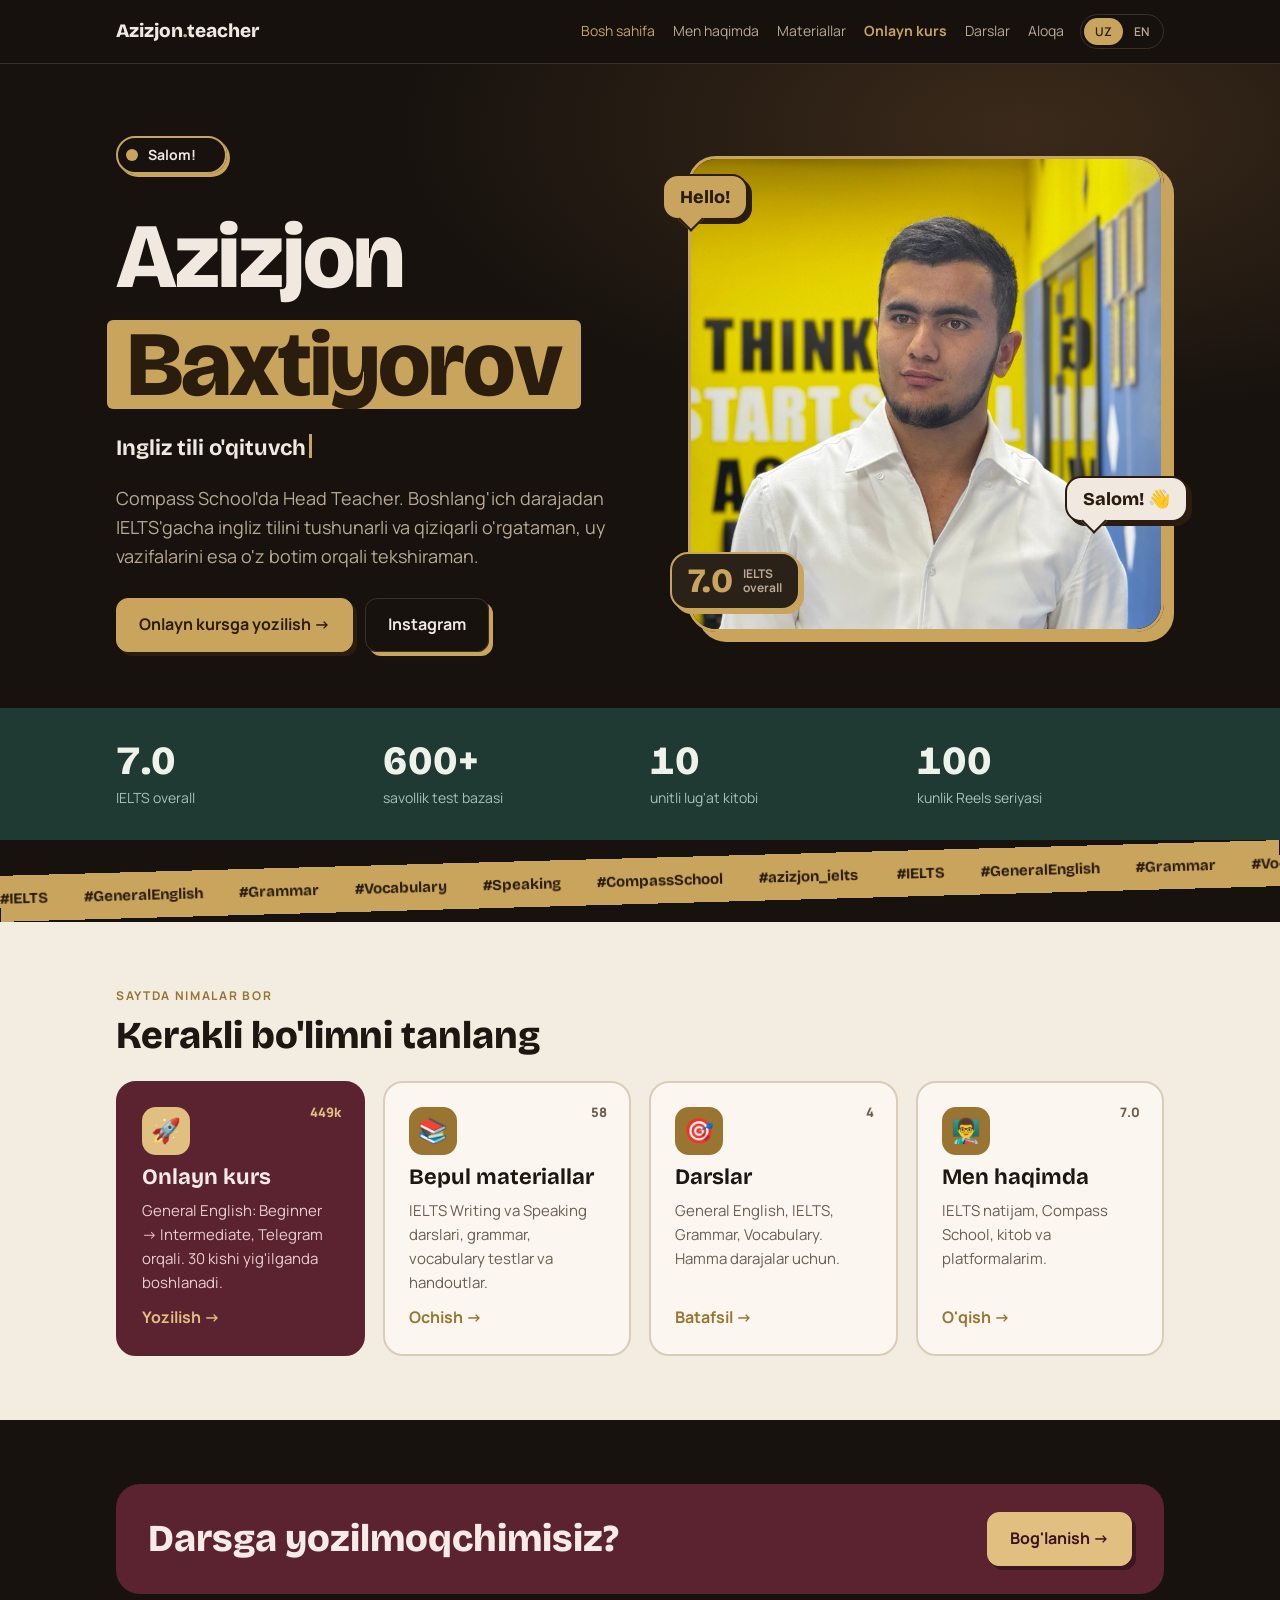
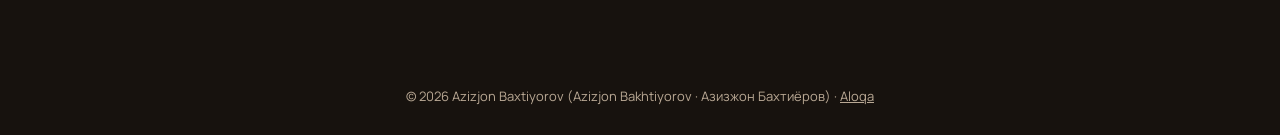
==== index.html @ aefbe39b "Form placeholders; cache-bust assets Co-Authored-By: Claude Opus 5.5 <noreply@anthropic.com>" ====
<!doctype html>
<html lang="uz">
<head>
<meta charset="utf-8">
<meta name="viewport" content="width=device-width, initial-scale=1, viewport-fit=cover">
<meta name="robots" content="index, follow">
<link rel="canonical" href="https://azizjon2220.github.io/">
<meta property="og:title" content="Azizjon Baxtiyorov — English & IELTS teacher">
<meta property="og:description" content="IELTS 7.0. Head Teacher at Compass School. Free English materials: grammar slides, reading packs, IELTS Writing and Speaking lessons.">
<meta property="og:url" content="https://azizjon2220.github.io/">
<meta property="og:type" content="website">
<script type="application/ld+json">{"@context":"https://schema.org","@type":"Person","name":"Azizjon Baxtiyorov","alternateName":["Azizjon Bakhtiyorov","Azizjon Baxtiyarov","Azizjon Bakhtiyarov","Baxtiyorov Azizjon","Азизжон Бахтиёров"],"jobTitle":"English & IELTS Teacher","worksFor":{"@type":"Organization","name":"Compass School"},"alumniOf":{"@type":"CollegeOrUniversity","name":"Millat Umidi University"},"url":"https://azizjon2220.github.io/","sameAs":["https://instagram.com/azizjon_ielts","https://t.me/fluent_english_byAzizjon","https://github.com/Azizjon2220"]}</script>
<title>Azizjon Baxtiyorov — English & IELTS teacher</title>
<meta name="description" content="Azizjon Baxtiyorov — ingliz tili va IELTS o'qituvchisi (IELTS 7.0), Compass School Head Teacher. Bepul materiallar, darslar va aloqa.">
<link rel="preconnect" href="https://fonts.googleapis.com">
<link rel="stylesheet" href="https://fonts.googleapis.com/css2?family=Bricolage+Grotesque:opsz,wght@12..96,500;12..96,700;12..96,800&family=Manrope:wght@400;500;600;700&display=swap">
<link rel="stylesheet" href="style.css?v=7">

</head>
<body>


<nav class="nav"><div class="wrap">
  <a class="logo" href="index.html">Azizjon<b>.</b>teacher</a>
  <div class="links">
    <a href="index.html" data-uz="Bosh sahifa" data-en="Home" aria-current="page">Bosh sahifa</a>
    <a href="about.html" data-uz="Men haqimda" data-en="About">Men haqimda</a>
    <a href="materials.html" data-uz="Materiallar" data-en="Materials">Materiallar</a>
    <a href="course.html" class="navcourse" data-uz="Onlayn kurs" data-en="Online course">Onlayn kurs</a>
    <a href="lessons.html" data-uz="Darslar" data-en="Lessons">Darslar</a>
    <a href="contact.html" data-uz="Aloqa" data-en="Contact">Aloqa</a>
  </div>
  <div class="lang" role="group" aria-label="Language">
    <button id="lang-uz" aria-pressed="true">UZ</button>
    <button id="lang-en" aria-pressed="false">EN</button>
  </div>
</div></nav>

<header class="hero" id="top"><div class="wrap">
  <div>
    <div class="greet"><span class="dot" aria-hidden="true"></span><b id="greet">Salom!</b></div>
    <h1 aria-label="Azizjon Baxtiyorov"><i class="ch" style="--i:0;font-style:normal">A</i><i class="ch" style="--i:1;font-style:normal">z</i><i class="ch" style="--i:2;font-style:normal">i</i><i class="ch" style="--i:3;font-style:normal">z</i><i class="ch" style="--i:4;font-style:normal">j</i><i class="ch" style="--i:5;font-style:normal">o</i><i class="ch" style="--i:6;font-style:normal">n</i> <span><i class="ch" style="--i:7;font-style:normal">B</i><i class="ch" style="--i:8;font-style:normal">a</i><i class="ch" style="--i:9;font-style:normal">x</i><i class="ch" style="--i:10;font-style:normal">t</i><i class="ch" style="--i:11;font-style:normal">i</i><i class="ch" style="--i:12;font-style:normal">y</i><i class="ch" style="--i:13;font-style:normal">o</i><i class="ch" style="--i:14;font-style:normal">r</i><i class="ch" style="--i:15;font-style:normal">o</i><i class="ch" style="--i:16;font-style:normal">v</i></span></h1>
    <div class="typed" aria-live="off"><span id="typed"></span><i class="caret" aria-hidden="true"></i></div>
    <p class="lead" data-uz="Compass School'da Head Teacher. Boshlang'ich darajadan IELTS'gacha ingliz tilini tushunarli va qiziqarli o'rgataman, uy vazifalarini esa o'z botim orqali tekshiraman." data-en="Head Teacher at Compass School. I teach English from beginner level to IELTS in a clear, engaging way, and check homework through my own Telegram bot.">Compass School'da Head Teacher. Boshlang'ich darajadan IELTS'gacha ingliz tilini tushunarli va qiziqarli o'rgataman, uy vazifalarini esa o'z botim orqali tekshiraman.</p>
    <div class="ctas">
      <a class="btn primary" href="course.html" data-uz="Onlayn kursga yozilish →" data-en="Join the online course →">Onlayn kursga yozilish →</a>
      <a class="btn" href="https://instagram.com/azizjon_ielts" target="_blank" rel="noopener">Instagram</a>
    </div>
  </div>
  <figure class="photo">
    <div class="bubble b1" aria-hidden="true">Hello!</div>
    <div class="bubble b2" aria-hidden="true">Salom! 👋</div>
    <img src="img/azizjon-full.jpg" alt="Azizjon Baxtiyorov" width="750" height="1000">
    <a class="band-badge" href="about.html"><b>7.0</b><span>IELTS<br>overall</span></a>
  </figure>
</div></header>

<div class="stats t-forest"><div class="wrap">
  <div class="stat"><b>7.0</b><span data-uz="IELTS overall" data-en="IELTS overall">IELTS overall</span></div>
  <div class="stat"><b>600+</b><span data-uz="savollik test bazasi" data-en="question exam bank">savollik test bazasi</span></div>
  <div class="stat"><b>10</b><span data-uz="unitli lug'at kitobi" data-en="unit vocabulary book">unitli lug'at kitobi</span></div>
  <div class="stat"><b>100</b><span data-uz="kunlik Reels seriyasi" data-en="day Reels series">kunlik Reels seriyasi</span></div>
</div></div>

<div class="ticker" aria-hidden="true"><div>
  <span>#IELTS</span><span>#GeneralEnglish</span><span>#Grammar</span><span>#Vocabulary</span><span>#Speaking</span><span>#CompassSchool</span><span>#azizjon_ielts</span>
  <span>#IELTS</span><span>#GeneralEnglish</span><span>#Grammar</span><span>#Vocabulary</span><span>#Speaking</span><span>#CompassSchool</span><span>#azizjon_ielts</span>
</div></div>

<section class="t-ivory"><div class="wrap">
  <div class="eyebrow" data-uz="Saytda nimalar bor" data-en="What's here">Saytda nimalar bor</div>
  <h2 style="margin:10px 0 24px" data-uz="Kerakli bo'limni tanlang" data-en="Pick a section">Kerakli bo'limni tanlang</h2>
  <div class="hub">
    <a class="hcard hfeat" href="course.html"><span class="num">449k</span><span class="ic">🚀</span><h3 data-uz="Onlayn kurs" data-en="Online course">Onlayn kurs</h3><p data-uz="General English: Beginner → Intermediate, Telegram orqali. 30 kishi yig'ilganda boshlanadi." data-en="General English: Beginner → Intermediate on Telegram. Starts when 30 join.">General English: Beginner → Intermediate, Telegram orqali. 30 kishi yig'ilganda boshlanadi.</p><span class="go" data-uz="Yozilish →" data-en="Join →">Yozilish →</span></a>
    <a class="hcard" href="materials.html"><span class="num">58</span><span class="ic">📚</span><h3 data-uz="Bepul materiallar" data-en="Free materials">Bepul materiallar</h3><p data-uz="IELTS Writing va Speaking darslari, grammar, vocabulary testlar va handoutlar." data-en="IELTS Writing and Speaking lessons, grammar, vocabulary tests and handouts.">IELTS Writing va Speaking darslari, grammar, vocabulary testlar va handoutlar.</p><span class="go" data-uz="Ochish →" data-en="Open →">Ochish →</span></a>
    <a class="hcard" href="lessons.html"><span class="num">4</span><span class="ic">🎯</span><h3 data-uz="Darslar" data-en="Lessons">Darslar</h3><p data-uz="General English, IELTS, Grammar, Vocabulary. Hamma darajalar uchun." data-en="General English, IELTS, Grammar, Vocabulary. Every level.">General English, IELTS, Grammar, Vocabulary. Hamma darajalar uchun.</p><span class="go" data-uz="Batafsil →" data-en="Details →">Batafsil →</span></a>
    <a class="hcard" href="about.html"><span class="num">7.0</span><span class="ic">👨‍🏫</span><h3 data-uz="Men haqimda" data-en="About me">Men haqimda</h3><p data-uz="IELTS natijam, Compass School, kitob va platformalarim." data-en="My IELTS score, Compass School, my book and platforms.">IELTS natijam, Compass School, kitob va platformalarim.</p><span class="go" data-uz="O'qish →" data-en="Read →">O'qish →</span></a>
  </div>
</div></section>
<section><div class="wrap"><div class="cta-band t-oxblood">
  <h2 data-uz="Darsga yozilmoqchimisiz?" data-en="Want to join a class?">Darsga yozilmoqchimisiz?</h2>
  <a class="btn" href="contact.html" data-uz="Bog'lanish →" data-en="Get in touch →">Bog'lanish →</a>
</div></div></section>
<footer>© 2026 Azizjon Baxtiyorov (Azizjon Bakhtiyorov · Азизжон Бахтиёров) · <a href="contact.html">Aloqa</a></footer>
<script src="site.js?v=7"></script>
</body>
</html>
---- style.css ----
/* Layout: one warm-dark column of bands — hero with score card, stats ticker, story, lessons, FAQ, contact. */
:root{
  --bg:#17120e; --bg-2:#211a14; --card:#2a2119; --line:#3d3126;
  --fg:#f1e9df; --muted:#b9a894; --gold:#c9a45c; --gold-ink:#2a1d0e;
  --display:"Bricolage Grotesque","Avenir Next","Helvetica Neue",Arial,sans-serif;
  --body:"Manrope","Avenir Next","Helvetica Neue",Arial,sans-serif;
  color-scheme:dark;
}
*{box-sizing:border-box}
body{margin:0;background:var(--bg);color:var(--fg);font-family:var(--body);font-size:16px;line-height:1.6}
a{color:inherit}
.wrap{max-width:1080px;margin:0 auto;padding-left:max(16px,env(safe-area-inset-left,0px));padding-right:max(16px,env(safe-area-inset-right,0px))}
h1,h2,h3{font-family:var(--display);text-wrap:balance;margin:0;line-height:1.1}
h2{font-size:clamp(26px,4vw,38px);font-weight:800}
.eyebrow{font-size:12px;letter-spacing:.14em;text-transform:uppercase;color:var(--gold);font-weight:700}
section{padding-block:64px}
:focus-visible{outline:2px solid var(--gold);outline-offset:3px}

/* nav */
.nav{position:sticky;top:env(safe-area-inset-top,0px);z-index:5;background:color-mix(in srgb,var(--bg) 88%,transparent);backdrop-filter:blur(8px);border-bottom:1px solid var(--line)}
body::before{content:"";position:fixed;inset:0 0 auto;height:env(safe-area-inset-top,0px);z-index:10;background:var(--bg)}
.nav .wrap{display:flex;align-items:center;gap:16px;padding-block:14px}
.logo{font-family:var(--display);font-weight:800;font-size:19px;text-decoration:none}
.logo b{color:var(--gold)}
.links{display:flex;gap:18px;margin-left:auto;font-size:14px;color:var(--muted)}
.links a{text-decoration:none}.links a:hover{color:var(--fg)}
.lang{display:flex;border:1px solid var(--line);border-radius:999px;padding:3px}
.lang button{background:none;border:0;color:var(--muted);font:600 12px var(--body);padding:5px 11px;border-radius:999px;cursor:pointer}
.lang button[aria-pressed="true"]{background:var(--gold);color:var(--gold-ink)}
@media (max-width:760px){.links{display:none}.lang{margin-left:auto}}

/* hero */
.hero{padding-block:72px 56px;background:radial-gradient(900px 420px at 80% 10%,#3b2a1a 0%,transparent 70%)}
.hero .wrap{display:grid;grid-template-columns:1.3fr 1fr;gap:48px;align-items:center}
.pill{display:inline-block;background:var(--gold);color:var(--gold-ink);font-weight:700;font-size:13px;padding:6px 14px;border-radius:999px}
.hero h1{font-size:clamp(48px,8vw,92px);font-weight:800;letter-spacing:-.02em;margin-top:18px}
.hero h1 span{display:block;color:var(--gold)}
.lead{color:var(--muted);font-size:18px;max-width:34em;margin-top:18px}
.ctas{display:flex;flex-wrap:wrap;gap:12px;margin-top:28px}
.btn{display:inline-flex;align-items:center;gap:8px;text-decoration:none;font-weight:700;padding:13px 22px;border-radius:12px;border:1px solid var(--line)}
.btn.primary{background:var(--gold);color:var(--gold-ink);border-color:var(--gold)}
.btn:hover{transform:translateY(-1px)}

.score{background:var(--card);border:1px solid var(--line);border-radius:24px;padding:28px;position:relative;min-width:0}
.score .band{font-family:var(--display);font-weight:800;font-size:clamp(84px,12vw,128px);line-height:1;color:var(--gold);font-variant-numeric:tabular-nums}
.score .label{color:var(--muted);font-size:14px}
.subs{display:grid;grid-template-columns:repeat(4,1fr);gap:8px;margin-top:18px}
.subs div{background:var(--bg-2);border-radius:12px;padding:10px 6px;text-align:center;min-width:0}
.subs b{display:block;font:800 22px var(--display);color:var(--fg);font-variant-numeric:tabular-nums}
.subs span{font-size:11px;color:var(--muted);letter-spacing:.02em}
.score .soon{margin-top:18px;padding-top:18px;border-top:1px dashed var(--line);font-weight:600}
.score .soon small{display:block;color:var(--muted);font-weight:500}
.mono{position:absolute;top:-22px;right:22px;width:64px;height:64px;border-radius:50%;background:var(--gold);color:var(--gold-ink);display:grid;place-items:center;font:800 22px var(--display);box-shadow:0 0 0 6px var(--bg)}
@media (max-width:820px){.hero .wrap{grid-template-columns:1fr}}

/* stats */
.stats{border-block:1px solid var(--line);background:var(--bg-2);padding-block:28px}
.stats .wrap{display:grid;grid-template-columns:repeat(4,1fr);gap:20px}
.stat b{display:block;font:800 clamp(28px,4vw,40px) var(--display);color:var(--fg);font-variant-numeric:tabular-nums}
.stat span{color:var(--muted);font-size:14px}
@media (max-width:700px){.stats .wrap{grid-template-columns:repeat(2,1fr)}}

/* ticker */
.ticker{overflow:hidden;white-space:nowrap;padding-block:14px;color:var(--gold);font:700 15px var(--display);border-bottom:1px solid var(--line)}
.ticker div{display:inline-block;animation:run 30s linear infinite}
.ticker span{margin-right:36px}
@keyframes run{to{transform:translateX(-50%)}}
@media (prefers-reduced-motion:reduce){.ticker div{animation:none}}

/* timeline */
.grid2{display:grid;grid-template-columns:1fr 1.4fr;gap:48px}
@media (max-width:820px){.grid2{grid-template-columns:1fr;gap:24px}}
.tl{display:grid;gap:14px}
.job{background:var(--card);border:1px solid var(--line);border-radius:16px;padding:20px 22px;min-width:0}
.job h3{font-size:19px}
.job .org{color:var(--gold);font-weight:600;font-size:14px;margin-top:2px}
.job p{color:var(--muted);margin:8px 0 0;font-size:15px}

/* lessons */
.cards{display:grid;grid-template-columns:repeat(4,1fr);gap:14px;margin-top:28px}
.lesson{border-top:3px solid var(--gold);background:var(--bg-2);border-radius:0 0 14px 14px;padding:20px;min-width:0}
.lesson h3{font-size:18px}
.lesson p{color:var(--muted);font-size:14px;margin:8px 0 0}
@media (max-width:900px){.cards{grid-template-columns:repeat(2,1fr)}}
@media (max-width:480px){.cards{grid-template-columns:1fr}}


/* materials */
.tabs{display:flex;flex-wrap:wrap;gap:8px;margin-top:24px}
.tabs button{background:var(--card);border:1px solid var(--line);color:var(--muted);font:600 14px var(--body);padding:8px 14px;border-radius:999px;cursor:pointer}
.tabs button[aria-pressed="true"]{background:var(--gold);border-color:var(--gold);color:var(--gold-ink)}
.mfilter{margin-top:14px;width:100%;max-width:420px;background:var(--card);border:1px solid var(--line);border-radius:12px;color:var(--fg);font:500 15px var(--body);padding:11px 14px}
.mgroup{margin-top:22px}
.mgroup h3{font-size:15px;color:var(--gold);letter-spacing:.06em;text-transform:uppercase;margin-bottom:8px}
.mlist{display:grid;grid-template-columns:repeat(2,1fr);gap:8px}
@media (max-width:700px){.mlist{grid-template-columns:1fr}}
.mitem{display:flex;align-items:center;gap:12px;text-decoration:none;background:var(--card);border:1px solid var(--line);border-radius:12px;padding:12px 14px;min-width:0}
.mitem:hover{border-color:var(--gold)}
.mitem .ft{flex:none;font:800 11px var(--body);letter-spacing:.04em;color:var(--gold-ink);background:var(--gold);border-radius:6px;padding:4px 6px;min-width:44px;text-align:center}
.mitem .mt{min-width:0;overflow-wrap:anywhere;font-weight:600;font-size:15px}
.mitem .mt small{display:block;color:var(--muted);font-weight:500;font-size:12px}
.badge{font-size:11px;font-weight:700;border:1px solid var(--gold);color:var(--gold);border-radius:999px;padding:1px 7px;margin-left:6px}
.mcount{color:var(--muted);font-size:14px;margin-top:10px}

/* faq */
details{border-bottom:1px solid var(--line);padding-block:16px}
summary{cursor:pointer;font-weight:700;font-size:17px;list-style:none;display:flex;justify-content:space-between;gap:12px}
summary::after{content:"+";color:var(--gold);font-size:22px;line-height:1}
details[open] summary::after{content:"–"}
details p{color:var(--muted);margin:10px 0 0;max-width:60ch}

/* contact */
.contact{background:var(--gold);color:var(--gold-ink)}
.contact h2{color:var(--gold-ink)}
.rows{display:grid;grid-template-columns:repeat(2,1fr);gap:12px;margin-top:24px}
.row{display:flex;align-items:center;justify-content:space-between;gap:12px;background:color-mix(in srgb,var(--gold-ink) 10%,transparent);border-radius:12px;padding:14px 16px;min-width:0}
.row div{min-width:0;overflow-wrap:anywhere}
.row small{display:block;font-size:12px;opacity:.75;font-weight:600;text-transform:uppercase;letter-spacing:.08em}
.row a,.row span{font-weight:700;text-decoration:none}
.copy{background:var(--gold-ink);color:var(--gold);border:0;border-radius:8px;font:700 12px var(--body);padding:7px 10px;cursor:pointer;flex:none}
@media (max-width:640px){.rows{grid-template-columns:1fr}}
footer{padding-block:28px;color:var(--muted);font-size:13px;text-align:center}

/* motion (inspired: letter rise, sweep band, greeting swap, caret, floating bubbles, tilted ticker, hard shadows) */
.hero h1 .ch{display:inline-block;animation:chIn .7s cubic-bezier(.2,.8,.2,1) both;animation-delay:calc(var(--i)*45ms)}
@keyframes chIn{0%{transform:translateY(70%) rotate(7deg);opacity:0}}
.hero h1 span{position:relative;display:inline-block;color:var(--gold-ink);padding:0 .12em;margin-top:6px;isolation:isolate}
.hero h1 span::before{content:"";position:absolute;inset:6% -2%;background:var(--gold);z-index:-1;transform-origin:left;animation:sweep .8s .55s cubic-bezier(.2,.8,.2,1) both;border-radius:6px}
@keyframes sweep{0%{transform:scaleX(0)}}
.greet{display:inline-flex;align-items:center;gap:10px;border:2px solid var(--gold);border-radius:999px;padding:6px 14px 6px 8px;font-weight:700;font-size:14px;box-shadow:3px 3px 0 var(--gold);margin-bottom:14px}
.greet .dot{width:12px;height:12px;border-radius:50%;background:var(--gold);animation:pulse 1.8s infinite}
@keyframes pulse{0%{box-shadow:0 0 0 0 color-mix(in srgb,var(--gold) 70%,transparent)}70%,100%{box-shadow:0 0 0 10px transparent}}
.greet b{display:inline-block;min-width:4.5em}
.greet b.swap{animation:swap .45s cubic-bezier(.2,.8,.2,1)}
@keyframes swap{0%{transform:translateY(70%);opacity:0}}
.typed{font-family:var(--display);font-weight:700;font-size:clamp(18px,2.4vw,22px);color:var(--fg);margin-top:16px;min-height:1.4em}
.caret{display:inline-block;width:3px;height:1.1em;background:var(--gold);vertical-align:-3px;margin-left:3px;animation:blink 1s steps(1) infinite}
@keyframes blink{50%{opacity:0}}
.bubble{position:absolute;font:800 18px var(--display);padding:10px 16px;border-radius:16px;border:2px solid var(--gold-ink);box-shadow:4px 4px 0 var(--gold-ink);--r:-6deg;animation:float 3.2s ease-in-out infinite alternate;z-index:2}
.bubble::after{content:"";position:absolute;left:18px;bottom:-10px;width:16px;height:16px;background:inherit;border-right:2px solid var(--gold-ink);border-bottom:2px solid var(--gold-ink);transform:rotate(45deg)}
.b1{top:-34px;left:-18px;background:var(--gold);color:var(--gold-ink)}
.b2{bottom:-26px;right:-10px;background:#f1e9df;color:#2a1d0e;--r:5deg;animation-delay:-1.2s}
@keyframes float{0%{transform:translateY(0) rotate(var(--r))}100%{transform:translateY(-14px) rotate(calc(var(--r)*-.6))}}
.ticker{transform:rotate(-1.6deg);margin-block:18px;background:var(--gold);color:var(--gold-ink);border:0}
.btn{box-shadow:4px 4px 0 var(--gold-ink);transition:transform .15s,box-shadow .15s}
.btn:not(.primary){box-shadow:4px 4px 0 var(--gold)}
.btn:hover{transform:translate(-2px,-2px);box-shadow:6px 6px 0 var(--gold-ink)}
.btn:not(.primary):hover{box-shadow:6px 6px 0 var(--gold)}
.btn:active{transform:translate(4px,4px);box-shadow:0 0 0 transparent}
.score{box-shadow:8px 8px 0 var(--gold);overflow:visible}
.job,.mitem,.lesson{transition:transform .2s,box-shadow .2s}
.job:hover,.mitem:hover{transform:translate(-2px,-2px);box-shadow:4px 4px 0 var(--gold)}
.reveal{animation:rise .7s cubic-bezier(.2,.8,.2,1) both;animation-timeline:view();animation-range:entry 0% entry 40%}
@keyframes rise{0%{transform:translateY(24px)}}
@media (max-width:820px){.b1{left:auto;right:10px}}
@media (prefers-reduced-motion:reduce){*,*::before,*::after{animation:none!important;transition:none!important}}

/* multi-page */
.links a[aria-current="page"]{color:var(--gold)}
.pagehead{padding-block:56px 8px}
.pagehead h1{font-size:clamp(40px,6vw,68px);font-weight:800;margin-top:10px}
.pagehead p{color:var(--muted);font-size:18px;max-width:40em;margin-top:12px}
.hub{display:grid;grid-template-columns:repeat(3,1fr);gap:18px}
@media (max-width:900px){.hub{grid-template-columns:repeat(2,1fr)}}
@media (max-width:560px){.hub{grid-template-columns:1fr}}
.hcard{position:relative;display:flex;flex-direction:column;gap:10px;text-decoration:none;background:var(--card);border:2px solid var(--line);border-radius:20px;padding:24px;min-width:0;transition:transform .2s,box-shadow .2s,border-color .2s}
.hcard:hover{transform:translate(-3px,-3px);box-shadow:6px 6px 0 var(--gold);border-color:var(--gold)}
.hcard .ic{width:48px;height:48px;border-radius:14px;background:var(--gold);color:var(--gold-ink);display:grid;place-items:center;font-size:24px}
.hcard h3{font-size:22px}
.hcard p{color:var(--muted);margin:0;font-size:15px}
.hcard .go{margin-top:auto;font-weight:700;color:var(--gold)}
.hcard .num{position:absolute;top:20px;right:22px;font:800 13px var(--body);color:var(--muted)}
.cta-band{display:flex;flex-wrap:wrap;align-items:center;justify-content:space-between;gap:16px;background:var(--gold);color:var(--gold-ink);border-radius:24px;padding:28px 32px}
.cta-band h2{color:var(--gold-ink)}
.cta-band .btn{background:var(--gold-ink);color:var(--gold);border-color:var(--gold-ink);box-shadow:4px 4px 0 #00000040}

.photo{position:relative;margin:0;justify-self:center;width:min(100%,400px)}
.photo img{display:block;width:100%;aspect-ratio:4/5;object-fit:cover;object-position:50% 22%;border-radius:200px 200px 28px 28px;border:3px solid var(--gold);box-shadow:10px 10px 0 var(--gold);max-width:100%}
.photo .b1{top:18px;left:-26px}
.photo .b2{bottom:110px;right:-24px}
.band-badge{position:absolute;left:-18px;bottom:22px;display:flex;align-items:center;gap:10px;text-decoration:none;background:var(--card);border:2px solid var(--gold);border-radius:18px;padding:10px 16px;box-shadow:4px 4px 0 var(--gold);z-index:2}
.band-badge b{font:800 34px var(--display);color:var(--gold);line-height:1}
.band-badge span{font-size:12px;color:var(--muted);font-weight:700;line-height:1.2}
@media (max-width:820px){.photo .b1{left:-6px}.photo .b2{right:-6px}.band-badge{left:-6px}}

/* palette: espresso (base) · ivory · forest green · oxblood, with muted gold accents */
.t-ivory{--bg:#f3ece1;--bg-2:#ebe2d3;--card:#fbf7f0;--line:#d9ccb8;--fg:#1d1611;--muted:#6b5d4f;--gold:#9a7431;--gold-ink:#fbf7f0;background:var(--bg);color:var(--fg)}
.t-forest{--bg:#1e3a33;--bg-2:#1e3a33;--card:#264840;--line:#33584f;--fg:#eef2ea;--muted:#a9c0b6;--gold:#d2b072;--gold-ink:#13251f;background:var(--bg);color:var(--fg)}
.t-oxblood{--bg:#5b2230;--bg-2:#5b2230;--card:#6c2c3b;--line:#7e3a4a;--fg:#f6ebe6;--muted:#d9b9b3;--gold:#e0bf80;--gold-ink:#3a121c;background:var(--bg);color:var(--fg)}
.t-ivory h2,.t-forest h2,.t-oxblood h2{color:var(--fg)}
.cta-band.t-oxblood{background:var(--bg);color:var(--fg)}
.cta-band.t-oxblood .btn{background:var(--gold);color:var(--gold-ink);border-color:var(--gold);box-shadow:4px 4px 0 #00000055}
.contact.t-oxblood .row{background:#ffffff12}
.contact.t-oxblood .copy{background:var(--gold);color:var(--gold-ink)}
.contact.t-oxblood .eyebrow{color:var(--gold)!important}
.contact.t-oxblood h2{color:var(--fg)}
.stats.t-forest{border-color:transparent}
.stat b{color:var(--fg)}
.photo{width:min(100%,340px)}
/* wider photo frame */
.hero .wrap{grid-template-columns:1.1fr 1fr}
.photo{width:min(100%,480px)}
.photo img{height:auto;aspect-ratio:1/1;object-position:50% 55%;border-radius:28px}
@media (max-width:820px){.hero .wrap{grid-template-columns:1fr}}

/* course */
.navcourse{color:var(--gold)!important;font-weight:700}
.course-hero{padding-block:64px 48px}
.course-hero h1{font-size:clamp(40px,7vw,80px);font-weight:800}
.facts{display:grid;grid-template-columns:repeat(4,1fr);gap:12px;margin-top:28px;max-width:880px}
.facts div{background:var(--card);border:2px solid var(--line);border-radius:16px;padding:16px;min-width:0}
.facts b{display:block;font:800 clamp(24px,3.4vw,34px) var(--display);color:var(--gold);font-variant-numeric:tabular-nums}
.facts span{color:var(--muted);font-size:13px}
@media (max-width:700px){.facts{grid-template-columns:repeat(2,1fr)}}
.path{display:grid;grid-template-columns:repeat(5,1fr);gap:14px;margin-top:24px;align-items:start}
@media (max-width:1000px){.path{grid-template-columns:repeat(2,1fr)}}
@media (max-width:520px){.path{grid-template-columns:1fr}}
.lvl{background:var(--card);border:2px solid var(--line);border-radius:18px;padding:18px;min-width:0}
.lvl-top{display:flex;justify-content:space-between;align-items:center}
.step{width:34px;height:34px;border-radius:50%;background:var(--fg);color:var(--bg);display:grid;place-items:center;font:800 15px var(--display)}
.cefr{font:800 13px var(--body);color:var(--gold);border:1.5px solid var(--gold);border-radius:999px;padding:2px 9px}
.lvl h3{font-size:20px;margin-top:12px}
.lvl p{color:var(--muted);font-size:14px;margin:6px 0 0}
.lvl details{border:0;padding-block:10px 0}
.lvl summary{font-size:14px;color:var(--gold)}
.lvl ul{margin:8px 0 0;padding-left:18px;font-size:14px;color:var(--fg)}
.lvl li{margin-bottom:3px}
.lvl-next{background:#5b2230;border-color:#5b2230;color:#f6ebe6}
.lvl-next p{color:#e8cfc9}.lvl-next .step{background:#e0bf80;color:#3a121c}.lvl-next .cefr{color:#e0bf80;border-color:#e0bf80}
.steps{list-style:none;margin:0;padding:0;display:grid;grid-template-columns:repeat(4,1fr);gap:14px;counter-reset:s}
.steps li{counter-increment:s;background:var(--card);border-radius:16px;padding:20px;min-width:0}
.steps li::before{content:counter(s);display:grid;place-items:center;width:34px;height:34px;border-radius:50%;background:var(--gold);color:var(--gold-ink);font:800 15px var(--display);margin-bottom:12px}
.steps b{display:block;font:700 18px var(--display)}
.steps span{color:var(--muted);font-size:14px}
@media (max-width:900px){.steps{grid-template-columns:repeat(2,1fr)}}
@media (max-width:520px){.steps{grid-template-columns:1fr}}
.hub{grid-template-columns:repeat(4,1fr)}
@media (max-width:1000px){.hub{grid-template-columns:repeat(2,1fr)}}
@media (max-width:560px){.hub{grid-template-columns:1fr}}
.hfeat{background:#5b2230;border-color:#5b2230;color:#f6ebe6}
.hfeat p{color:#e8cfc9}.hfeat .num{color:#e0bf80}.hfeat .go{color:#e0bf80}.hfeat .ic{background:#e0bf80}

/* application form */
.apply-wrap{display:grid;grid-template-columns:1fr 1.1fr;gap:40px;align-items:start}
@media (max-width:860px){.apply-wrap{grid-template-columns:1fr}}
.meter{margin-top:22px;max-width:420px}
.meter .bar{height:14px;border-radius:999px;background:var(--bg-2);border:1.5px solid var(--line);overflow:hidden}
.meter .bar i{display:block;height:100%;background:var(--gold);border-radius:999px;transition:width .8s cubic-bezier(.2,.8,.2,1)}
.mtext{margin-top:8px;color:var(--muted);font-size:14px}.mtext b{color:var(--fg);font:800 20px var(--display)}
.aform{background:var(--card);border:2px solid var(--line);border-radius:22px;padding:24px;display:grid;gap:14px;box-shadow:8px 8px 0 var(--gold);min-width:0}
.f{display:grid;gap:6px}
.f label{font-weight:700;font-size:14px}
.f input{font:500 16px var(--body);color:var(--fg);background:var(--bg);border:1.5px solid var(--line);border-radius:12px;padding:12px 14px;width:100%}
.f input:focus{outline:2px solid var(--gold);outline-offset:1px;border-color:var(--gold)}
.f input[aria-invalid="true"]{border-color:#a3323f}
.err{color:#a3323f;font-size:13px;font-weight:600;min-height:0}
.hp{position:absolute;left:-9999px;width:1px;height:1px;opacity:0}
.aform .btn{justify-content:center;border:0;cursor:pointer;font:700 16px var(--body)}
.aform .btn:disabled{opacity:.6}
.formmsg{margin:0;font-weight:600}.formmsg.good{color:#1e6b4f}.formmsg.bad{color:#a3323f}
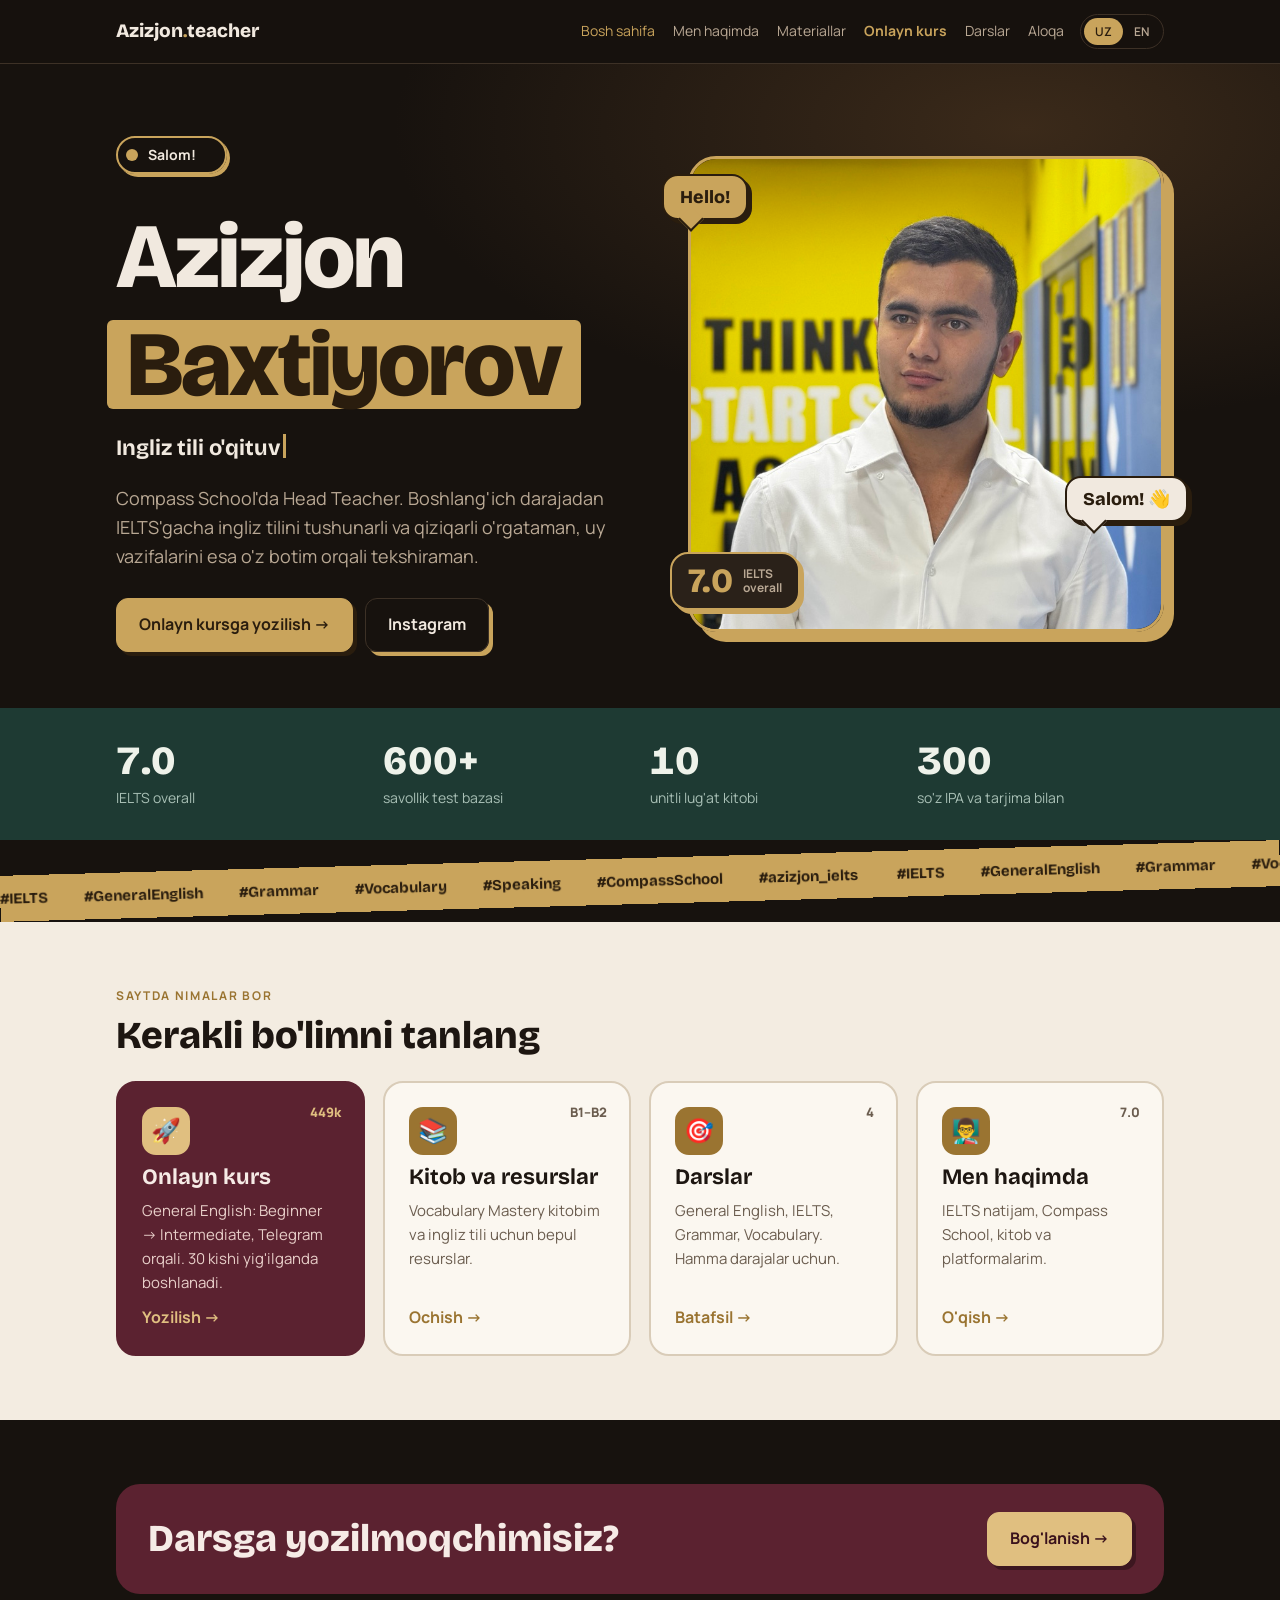
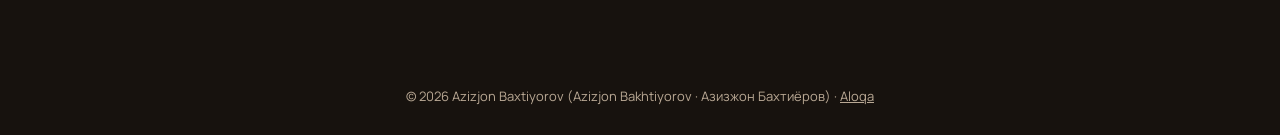
==== commit d733c3e2: "Materials: only Vocabulary Mastery book plus free official resources; drop 100-day Reels mentions Co" ====
--- a/index.html
+++ b/index.html
@@ -14,7 +14,7 @@
 <meta name="description" content="Azizjon Baxtiyorov — ingliz tili va IELTS o'qituvchisi (IELTS 7.0), Compass School Head Teacher. Bepul materiallar, darslar va aloqa.">
 <link rel="preconnect" href="https://fonts.googleapis.com">
 <link rel="stylesheet" href="https://fonts.googleapis.com/css2?family=Bricolage+Grotesque:opsz,wght@12..96,500;12..96,700;12..96,800&family=Manrope:wght@400;500;600;700&display=swap">
-<link rel="stylesheet" href="style.css?v=7">
+<link rel="stylesheet" href="style.css?v=8">
 
 </head>
 <body>
@@ -59,7 +59,7 @@
   <div class="stat"><b>7.0</b><span data-uz="IELTS overall" data-en="IELTS overall">IELTS overall</span></div>
   <div class="stat"><b>600+</b><span data-uz="savollik test bazasi" data-en="question exam bank">savollik test bazasi</span></div>
   <div class="stat"><b>10</b><span data-uz="unitli lug'at kitobi" data-en="unit vocabulary book">unitli lug'at kitobi</span></div>
-  <div class="stat"><b>100</b><span data-uz="kunlik Reels seriyasi" data-en="day Reels series">kunlik Reels seriyasi</span></div>
+  <div class="stat"><b>300</b><span data-uz="so'z IPA va tarjima bilan" data-en="words with IPA and translation">so'z IPA va tarjima bilan</span></div>
 </div></div>
 
 <div class="ticker" aria-hidden="true"><div>
@@ -72,7 +72,7 @@
   <h2 style="margin:10px 0 24px" data-uz="Kerakli bo'limni tanlang" data-en="Pick a section">Kerakli bo'limni tanlang</h2>
   <div class="hub">
     <a class="hcard hfeat" href="course.html"><span class="num">449k</span><span class="ic">🚀</span><h3 data-uz="Onlayn kurs" data-en="Online course">Onlayn kurs</h3><p data-uz="General English: Beginner → Intermediate, Telegram orqali. 30 kishi yig'ilganda boshlanadi." data-en="General English: Beginner → Intermediate on Telegram. Starts when 30 join.">General English: Beginner → Intermediate, Telegram orqali. 30 kishi yig'ilganda boshlanadi.</p><span class="go" data-uz="Yozilish →" data-en="Join →">Yozilish →</span></a>
-    <a class="hcard" href="materials.html"><span class="num">58</span><span class="ic">📚</span><h3 data-uz="Bepul materiallar" data-en="Free materials">Bepul materiallar</h3><p data-uz="IELTS Writing va Speaking darslari, grammar, vocabulary testlar va handoutlar." data-en="IELTS Writing and Speaking lessons, grammar, vocabulary tests and handouts.">IELTS Writing va Speaking darslari, grammar, vocabulary testlar va handoutlar.</p><span class="go" data-uz="Ochish →" data-en="Open →">Ochish →</span></a>
+    <a class="hcard" href="materials.html"><span class="num">B1–B2</span><span class="ic">📚</span><h3 data-uz="Kitob va resurslar" data-en="Book and resources">Kitob va resurslar</h3><p data-uz="Vocabulary Mastery kitobim va ingliz tili uchun bepul resurslar." data-en="My Vocabulary Mastery book and free English resources.">Vocabulary Mastery kitobim va ingliz tili uchun bepul resurslar.</p><span class="go" data-uz="Ochish →" data-en="Open →">Ochish →</span></a>
     <a class="hcard" href="lessons.html"><span class="num">4</span><span class="ic">🎯</span><h3 data-uz="Darslar" data-en="Lessons">Darslar</h3><p data-uz="General English, IELTS, Grammar, Vocabulary. Hamma darajalar uchun." data-en="General English, IELTS, Grammar, Vocabulary. Every level.">General English, IELTS, Grammar, Vocabulary. Hamma darajalar uchun.</p><span class="go" data-uz="Batafsil →" data-en="Details →">Batafsil →</span></a>
     <a class="hcard" href="about.html"><span class="num">7.0</span><span class="ic">👨‍🏫</span><h3 data-uz="Men haqimda" data-en="About me">Men haqimda</h3><p data-uz="IELTS natijam, Compass School, kitob va platformalarim." data-en="My IELTS score, Compass School, my book and platforms.">IELTS natijam, Compass School, kitob va platformalarim.</p><span class="go" data-uz="O'qish →" data-en="Read →">O'qish →</span></a>
   </div>
--- a/style.css
+++ b/style.css
@@ -258,3 +258,19 @@
 .aform .btn{justify-content:center;border:0;cursor:pointer;font:700 16px var(--body)}
 .aform .btn:disabled{opacity:.6}
 .formmsg{margin:0;font-weight:600}.formmsg.good{color:#1e6b4f}.formmsg.bad{color:#a3323f}
+
+/* book + resources */
+.book{display:grid;grid-template-columns:240px 1fr;gap:36px;align-items:center}
+@media (max-width:700px){.book{grid-template-columns:1fr}}
+.cover{aspect-ratio:3/4;max-width:240px;width:100%;border-radius:10px 18px 18px 10px;background:#1e3a5f;color:#f3ece1;padding:24px 20px;display:flex;flex-direction:column;justify-content:space-between;box-shadow:10px 10px 0 var(--gold),inset 8px 0 0 #0000002a}
+.cover span{font:800 13px var(--body);letter-spacing:.1em;color:#c9a45c}
+.cover b{font:800 28px/1.05 var(--display)}
+.cover i{font-style:normal;font-size:13px;opacity:.8}
+.resgrid{display:grid;grid-template-columns:repeat(3,1fr);gap:14px;margin-top:22px}
+@media (max-width:900px){.resgrid{grid-template-columns:repeat(2,1fr)}}
+@media (max-width:540px){.resgrid{grid-template-columns:1fr}}
+.res{position:relative;display:block;text-decoration:none;background:var(--card);border:2px solid var(--line);border-radius:16px;padding:18px 18px 16px;min-width:0;transition:transform .2s,box-shadow .2s}
+.res:hover{transform:translate(-2px,-2px);box-shadow:5px 5px 0 var(--gold)}
+.res h3{font-size:18px;padding-right:24px}
+.res p{color:var(--muted);font-size:14px;margin:6px 0 0}
+.res .go{position:absolute;top:16px;right:16px;color:var(--gold);font-weight:800}
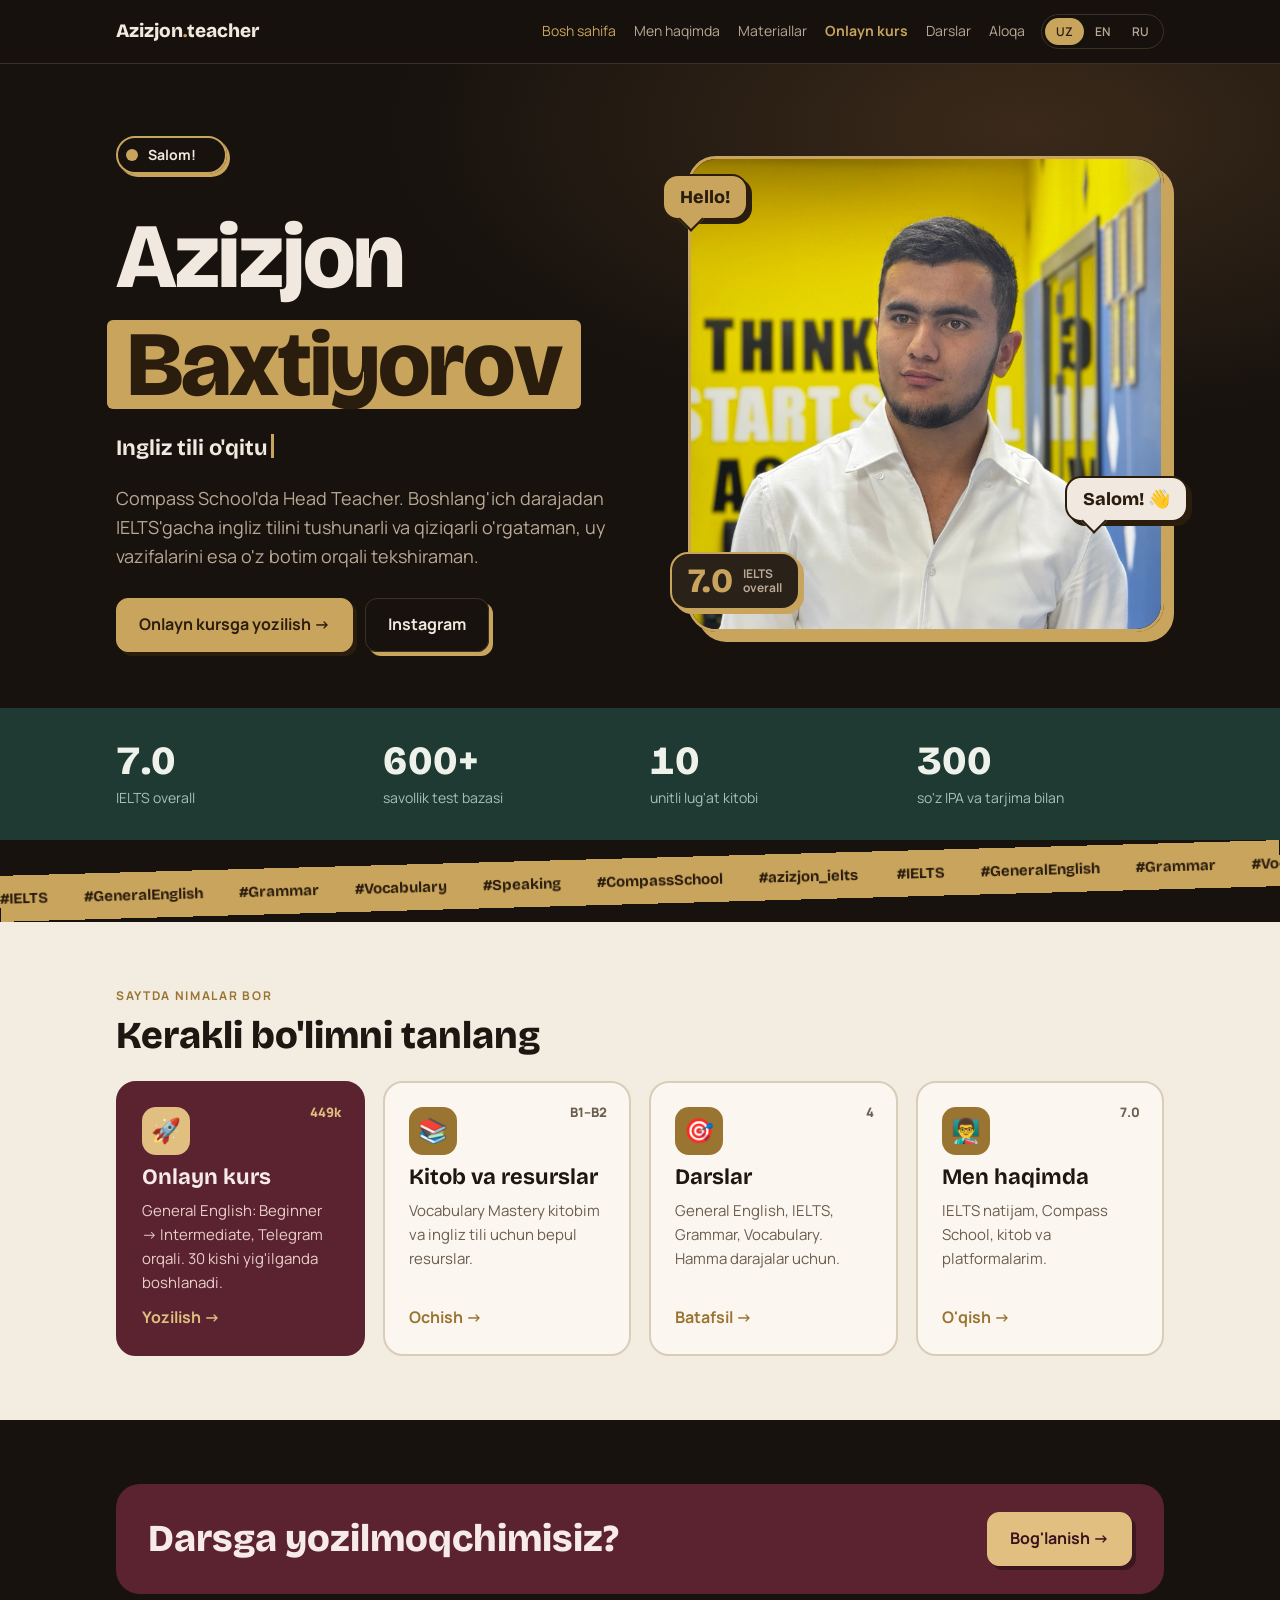
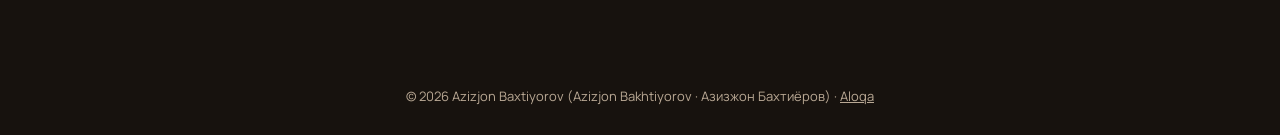
==== commit 37ec1b18: "Add Russian language Co-Authored-By: Claude Opus 5.5 <noreply@anthropic.com>" ====
--- a/index.html
+++ b/index.html
@@ -14,7 +14,7 @@
 <meta name="description" content="Azizjon Baxtiyorov — ingliz tili va IELTS o'qituvchisi (IELTS 7.0), Compass School Head Teacher. Bepul materiallar, darslar va aloqa.">
 <link rel="preconnect" href="https://fonts.googleapis.com">
 <link rel="stylesheet" href="https://fonts.googleapis.com/css2?family=Bricolage+Grotesque:opsz,wght@12..96,500;12..96,700;12..96,800&family=Manrope:wght@400;500;600;700&display=swap">
-<link rel="stylesheet" href="style.css?v=8">
+<link rel="stylesheet" href="style.css?v=9">
 
 </head>
 <body>
@@ -23,16 +23,17 @@
 <nav class="nav"><div class="wrap">
   <a class="logo" href="index.html">Azizjon<b>.</b>teacher</a>
   <div class="links">
-    <a href="index.html" data-uz="Bosh sahifa" data-en="Home" aria-current="page">Bosh sahifa</a>
-    <a href="about.html" data-uz="Men haqimda" data-en="About">Men haqimda</a>
-    <a href="materials.html" data-uz="Materiallar" data-en="Materials">Materiallar</a>
-    <a href="course.html" class="navcourse" data-uz="Onlayn kurs" data-en="Online course">Onlayn kurs</a>
-    <a href="lessons.html" data-uz="Darslar" data-en="Lessons">Darslar</a>
-    <a href="contact.html" data-uz="Aloqa" data-en="Contact">Aloqa</a>
+    <a href="index.html" data-uz="Bosh sahifa" data-en="Home" data-ru="Главная" aria-current="page">Bosh sahifa</a>
+    <a href="about.html" data-uz="Men haqimda" data-en="About" data-ru="Обо мне">Men haqimda</a>
+    <a href="materials.html" data-uz="Materiallar" data-en="Materials" data-ru="Материалы">Materiallar</a>
+    <a href="course.html" class="navcourse" data-uz="Onlayn kurs" data-en="Online course" data-ru="Онлайн-курс">Onlayn kurs</a>
+    <a href="lessons.html" data-uz="Darslar" data-en="Lessons" data-ru="Уроки">Darslar</a>
+    <a href="contact.html" data-uz="Aloqa" data-en="Contact" data-ru="Контакты">Aloqa</a>
   </div>
   <div class="lang" role="group" aria-label="Language">
     <button id="lang-uz" aria-pressed="true">UZ</button>
     <button id="lang-en" aria-pressed="false">EN</button>
+    <button id="lang-ru" aria-pressed="false">RU</button>
   </div>
 </div></nav>
 
@@ -41,9 +42,9 @@
     <div class="greet"><span class="dot" aria-hidden="true"></span><b id="greet">Salom!</b></div>
     <h1 aria-label="Azizjon Baxtiyorov"><i class="ch" style="--i:0;font-style:normal">A</i><i class="ch" style="--i:1;font-style:normal">z</i><i class="ch" style="--i:2;font-style:normal">i</i><i class="ch" style="--i:3;font-style:normal">z</i><i class="ch" style="--i:4;font-style:normal">j</i><i class="ch" style="--i:5;font-style:normal">o</i><i class="ch" style="--i:6;font-style:normal">n</i> <span><i class="ch" style="--i:7;font-style:normal">B</i><i class="ch" style="--i:8;font-style:normal">a</i><i class="ch" style="--i:9;font-style:normal">x</i><i class="ch" style="--i:10;font-style:normal">t</i><i class="ch" style="--i:11;font-style:normal">i</i><i class="ch" style="--i:12;font-style:normal">y</i><i class="ch" style="--i:13;font-style:normal">o</i><i class="ch" style="--i:14;font-style:normal">r</i><i class="ch" style="--i:15;font-style:normal">o</i><i class="ch" style="--i:16;font-style:normal">v</i></span></h1>
     <div class="typed" aria-live="off"><span id="typed"></span><i class="caret" aria-hidden="true"></i></div>
-    <p class="lead" data-uz="Compass School'da Head Teacher. Boshlang'ich darajadan IELTS'gacha ingliz tilini tushunarli va qiziqarli o'rgataman, uy vazifalarini esa o'z botim orqali tekshiraman." data-en="Head Teacher at Compass School. I teach English from beginner level to IELTS in a clear, engaging way, and check homework through my own Telegram bot.">Compass School'da Head Teacher. Boshlang'ich darajadan IELTS'gacha ingliz tilini tushunarli va qiziqarli o'rgataman, uy vazifalarini esa o'z botim orqali tekshiraman.</p>
+    <p class="lead" data-uz="Compass School'da Head Teacher. Boshlang'ich darajadan IELTS'gacha ingliz tilini tushunarli va qiziqarli o'rgataman, uy vazifalarini esa o'z botim orqali tekshiraman." data-en="Head Teacher at Compass School. I teach English from beginner level to IELTS in a clear, engaging way, and check homework through my own Telegram bot." data-ru="Head Teacher в Compass School. Преподаю английский от начального уровня до IELTS понятно и интересно, а домашние задания проверяю через свой Telegram-бот.">Compass School'da Head Teacher. Boshlang'ich darajadan IELTS'gacha ingliz tilini tushunarli va qiziqarli o'rgataman, uy vazifalarini esa o'z botim orqali tekshiraman.</p>
     <div class="ctas">
-      <a class="btn primary" href="course.html" data-uz="Onlayn kursga yozilish →" data-en="Join the online course →">Onlayn kursga yozilish →</a>
+      <a class="btn primary" href="course.html" data-uz="Onlayn kursga yozilish →" data-en="Join the online course →" data-ru="Записаться на онлайн-курс →">Onlayn kursga yozilish →</a>
       <a class="btn" href="https://instagram.com/azizjon_ielts" target="_blank" rel="noopener">Instagram</a>
     </div>
   </div>
@@ -56,10 +57,10 @@
 </div></header>
 
 <div class="stats t-forest"><div class="wrap">
-  <div class="stat"><b>7.0</b><span data-uz="IELTS overall" data-en="IELTS overall">IELTS overall</span></div>
-  <div class="stat"><b>600+</b><span data-uz="savollik test bazasi" data-en="question exam bank">savollik test bazasi</span></div>
-  <div class="stat"><b>10</b><span data-uz="unitli lug'at kitobi" data-en="unit vocabulary book">unitli lug'at kitobi</span></div>
-  <div class="stat"><b>300</b><span data-uz="so'z IPA va tarjima bilan" data-en="words with IPA and translation">so'z IPA va tarjima bilan</span></div>
+  <div class="stat"><b>7.0</b><span data-uz="IELTS overall" data-en="IELTS overall" data-ru="IELTS overall">IELTS overall</span></div>
+  <div class="stat"><b>600+</b><span data-uz="savollik test bazasi" data-en="question exam bank" data-ru="вопросов в базе тестов">savollik test bazasi</span></div>
+  <div class="stat"><b>10</b><span data-uz="unitli lug'at kitobi" data-en="unit vocabulary book" data-ru="юнитов в книге по лексике">unitli lug'at kitobi</span></div>
+  <div class="stat"><b>300</b><span data-uz="so'z IPA va tarjima bilan" data-en="words with IPA and translation" data-ru="слов с IPA и переводом">so'z IPA va tarjima bilan</span></div>
 </div></div>
 
 <div class="ticker" aria-hidden="true"><div>
@@ -68,20 +69,20 @@
 </div></div>
 
 <section class="t-ivory"><div class="wrap">
-  <div class="eyebrow" data-uz="Saytda nimalar bor" data-en="What's here">Saytda nimalar bor</div>
-  <h2 style="margin:10px 0 24px" data-uz="Kerakli bo'limni tanlang" data-en="Pick a section">Kerakli bo'limni tanlang</h2>
+  <div class="eyebrow" data-uz="Saytda nimalar bor" data-en="What's here" data-ru="Что есть на сайте">Saytda nimalar bor</div>
+  <h2 style="margin:10px 0 24px" data-uz="Kerakli bo'limni tanlang" data-en="Pick a section" data-ru="Выберите раздел">Kerakli bo'limni tanlang</h2>
   <div class="hub">
-    <a class="hcard hfeat" href="course.html"><span class="num">449k</span><span class="ic">🚀</span><h3 data-uz="Onlayn kurs" data-en="Online course">Onlayn kurs</h3><p data-uz="General English: Beginner → Intermediate, Telegram orqali. 30 kishi yig'ilganda boshlanadi." data-en="General English: Beginner → Intermediate on Telegram. Starts when 30 join.">General English: Beginner → Intermediate, Telegram orqali. 30 kishi yig'ilganda boshlanadi.</p><span class="go" data-uz="Yozilish →" data-en="Join →">Yozilish →</span></a>
-    <a class="hcard" href="materials.html"><span class="num">B1–B2</span><span class="ic">📚</span><h3 data-uz="Kitob va resurslar" data-en="Book and resources">Kitob va resurslar</h3><p data-uz="Vocabulary Mastery kitobim va ingliz tili uchun bepul resurslar." data-en="My Vocabulary Mastery book and free English resources.">Vocabulary Mastery kitobim va ingliz tili uchun bepul resurslar.</p><span class="go" data-uz="Ochish →" data-en="Open →">Ochish →</span></a>
-    <a class="hcard" href="lessons.html"><span class="num">4</span><span class="ic">🎯</span><h3 data-uz="Darslar" data-en="Lessons">Darslar</h3><p data-uz="General English, IELTS, Grammar, Vocabulary. Hamma darajalar uchun." data-en="General English, IELTS, Grammar, Vocabulary. Every level.">General English, IELTS, Grammar, Vocabulary. Hamma darajalar uchun.</p><span class="go" data-uz="Batafsil →" data-en="Details →">Batafsil →</span></a>
-    <a class="hcard" href="about.html"><span class="num">7.0</span><span class="ic">👨‍🏫</span><h3 data-uz="Men haqimda" data-en="About me">Men haqimda</h3><p data-uz="IELTS natijam, Compass School, kitob va platformalarim." data-en="My IELTS score, Compass School, my book and platforms.">IELTS natijam, Compass School, kitob va platformalarim.</p><span class="go" data-uz="O'qish →" data-en="Read →">O'qish →</span></a>
+    <a class="hcard hfeat" href="course.html"><span class="num">449k</span><span class="ic">🚀</span><h3 data-uz="Onlayn kurs" data-en="Online course" data-ru="Онлайн-курс">Onlayn kurs</h3><p data-uz="General English: Beginner → Intermediate, Telegram orqali. 30 kishi yig'ilganda boshlanadi." data-en="General English: Beginner → Intermediate on Telegram. Starts when 30 join." data-ru="General English: Beginner → Intermediate в Telegram. Старт, когда наберётся 30 человек.">General English: Beginner → Intermediate, Telegram orqali. 30 kishi yig'ilganda boshlanadi.</p><span class="go" data-uz="Yozilish →" data-en="Join →" data-ru="Записаться →">Yozilish →</span></a>
+    <a class="hcard" href="materials.html"><span class="num">B1–B2</span><span class="ic">📚</span><h3 data-uz="Kitob va resurslar" data-en="Book and resources" data-ru="Книга и ресурсы">Kitob va resurslar</h3><p data-uz="Vocabulary Mastery kitobim va ingliz tili uchun bepul resurslar." data-en="My Vocabulary Mastery book and free English resources." data-ru="Моя книга Vocabulary Mastery и бесплатные ресурсы по английскому.">Vocabulary Mastery kitobim va ingliz tili uchun bepul resurslar.</p><span class="go" data-uz="Ochish →" data-en="Open →" data-ru="Открыть →">Ochish →</span></a>
+    <a class="hcard" href="lessons.html"><span class="num">4</span><span class="ic">🎯</span><h3 data-uz="Darslar" data-en="Lessons" data-ru="Уроки">Darslar</h3><p data-uz="General English, IELTS, Grammar, Vocabulary. Hamma darajalar uchun." data-en="General English, IELTS, Grammar, Vocabulary. Every level." data-ru="General English, IELTS, грамматика, лексика. Все уровни.">General English, IELTS, Grammar, Vocabulary. Hamma darajalar uchun.</p><span class="go" data-uz="Batafsil →" data-en="Details →" data-ru="Подробнее →">Batafsil →</span></a>
+    <a class="hcard" href="about.html"><span class="num">7.0</span><span class="ic">👨‍🏫</span><h3 data-uz="Men haqimda" data-en="About me" data-ru="Обо мне">Men haqimda</h3><p data-uz="IELTS natijam, Compass School, kitob va platformalarim." data-en="My IELTS score, Compass School, my book and platforms." data-ru="Мой балл IELTS, Compass School, моя книга и платформы.">IELTS natijam, Compass School, kitob va platformalarim.</p><span class="go" data-uz="O'qish →" data-en="Read →" data-ru="Читать →">O'qish →</span></a>
   </div>
 </div></section>
 <section><div class="wrap"><div class="cta-band t-oxblood">
-  <h2 data-uz="Darsga yozilmoqchimisiz?" data-en="Want to join a class?">Darsga yozilmoqchimisiz?</h2>
-  <a class="btn" href="contact.html" data-uz="Bog'lanish →" data-en="Get in touch →">Bog'lanish →</a>
+  <h2 data-uz="Darsga yozilmoqchimisiz?" data-en="Want to join a class?" data-ru="Хотите записаться?">Darsga yozilmoqchimisiz?</h2>
+  <a class="btn" href="contact.html" data-uz="Bog'lanish →" data-en="Get in touch →" data-ru="Связаться →">Bog'lanish →</a>
 </div></div></section>
 <footer>© 2026 Azizjon Baxtiyorov (Azizjon Bakhtiyorov · Азизжон Бахтиёров) · <a href="contact.html">Aloqa</a></footer>
-<script src="site.js?v=7"></script>
+<script src="site.js?v=9"></script>
 </body>
 </html>
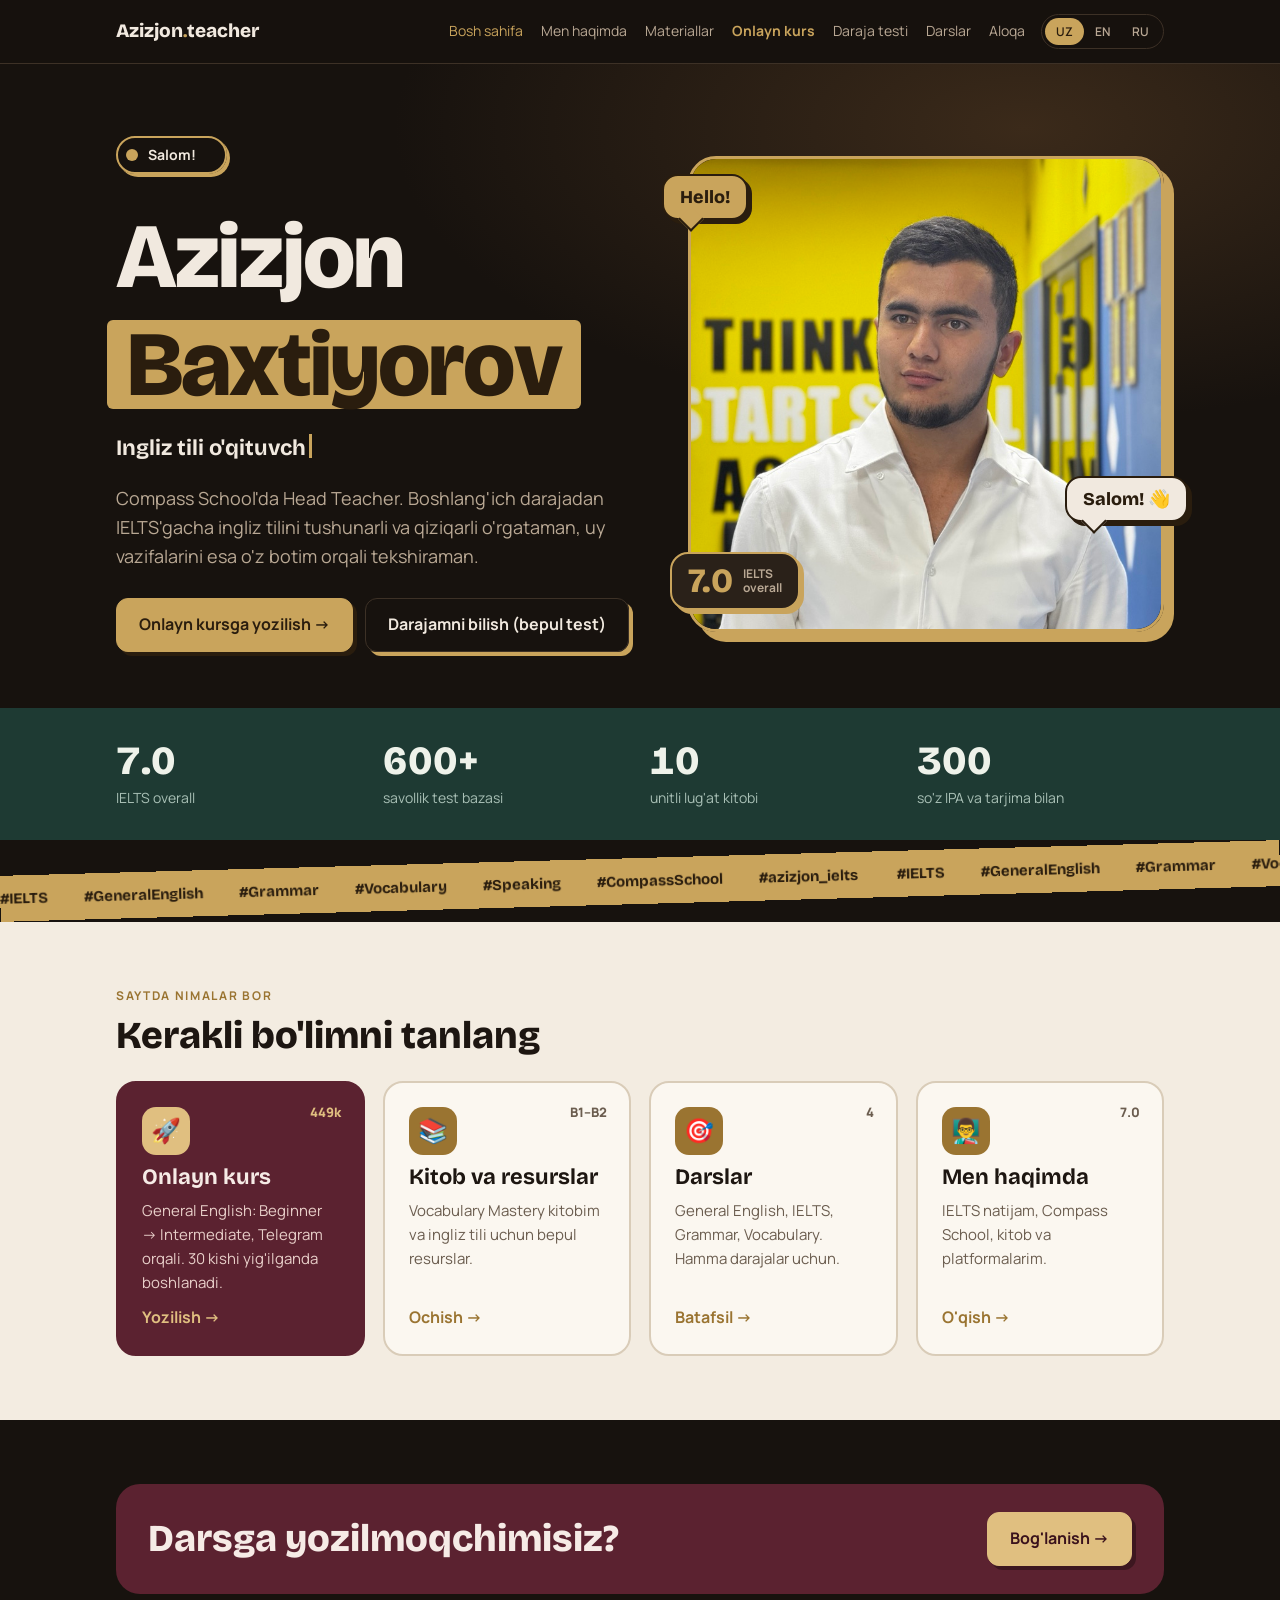
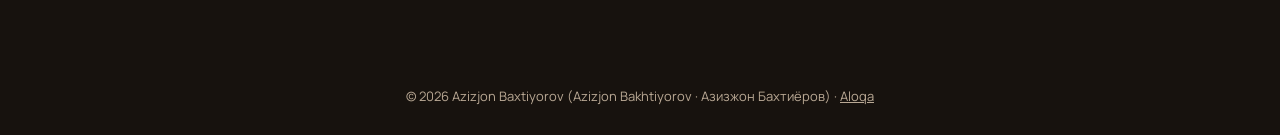
==== commit 5798012c: "Add free 20-question level test Co-Authored-By: Claude Opus 5.5 <noreply@anthropic.com>" ====
--- a/index.html
+++ b/index.html
@@ -14,7 +14,7 @@
 <meta name="description" content="Azizjon Baxtiyorov — ingliz tili va IELTS o'qituvchisi (IELTS 7.0), Compass School Head Teacher. Bepul materiallar, darslar va aloqa.">
 <link rel="preconnect" href="https://fonts.googleapis.com">
 <link rel="stylesheet" href="https://fonts.googleapis.com/css2?family=Bricolage+Grotesque:opsz,wght@12..96,500;12..96,700;12..96,800&family=Manrope:wght@400;500;600;700&display=swap">
-<link rel="stylesheet" href="style.css?v=9">
+<link rel="stylesheet" href="style.css?v=10">
 
 </head>
 <body>
@@ -27,6 +27,7 @@
     <a href="about.html" data-uz="Men haqimda" data-en="About" data-ru="Обо мне">Men haqimda</a>
     <a href="materials.html" data-uz="Materiallar" data-en="Materials" data-ru="Материалы">Materiallar</a>
     <a href="course.html" class="navcourse" data-uz="Onlayn kurs" data-en="Online course" data-ru="Онлайн-курс">Onlayn kurs</a>
+    <a href="level-test.html" data-uz="Daraja testi" data-en="Level test" data-ru="Тест уровня">Daraja testi</a>
     <a href="lessons.html" data-uz="Darslar" data-en="Lessons" data-ru="Уроки">Darslar</a>
     <a href="contact.html" data-uz="Aloqa" data-en="Contact" data-ru="Контакты">Aloqa</a>
   </div>
@@ -45,7 +46,7 @@
     <p class="lead" data-uz="Compass School'da Head Teacher. Boshlang'ich darajadan IELTS'gacha ingliz tilini tushunarli va qiziqarli o'rgataman, uy vazifalarini esa o'z botim orqali tekshiraman." data-en="Head Teacher at Compass School. I teach English from beginner level to IELTS in a clear, engaging way, and check homework through my own Telegram bot." data-ru="Head Teacher в Compass School. Преподаю английский от начального уровня до IELTS понятно и интересно, а домашние задания проверяю через свой Telegram-бот.">Compass School'da Head Teacher. Boshlang'ich darajadan IELTS'gacha ingliz tilini tushunarli va qiziqarli o'rgataman, uy vazifalarini esa o'z botim orqali tekshiraman.</p>
     <div class="ctas">
       <a class="btn primary" href="course.html" data-uz="Onlayn kursga yozilish →" data-en="Join the online course →" data-ru="Записаться на онлайн-курс →">Onlayn kursga yozilish →</a>
-      <a class="btn" href="https://instagram.com/azizjon_ielts" target="_blank" rel="noopener">Instagram</a>
+      <a class="btn" href="level-test.html" data-uz="Darajamni bilish (bepul test)" data-en="Check my level (free test)" data-ru="Узнать свой уровень (тест)">Darajamni bilish (bepul test)</a>
     </div>
   </div>
   <figure class="photo">
--- a/style.css
+++ b/style.css
@@ -274,3 +274,21 @@
 .res h3{font-size:18px;padding-right:24px}
 .res p{color:var(--muted);font-size:14px;margin:6px 0 0}
 .res .go{position:absolute;top:16px;right:16px;color:var(--gold);font-weight:800}
+
+/* level test */
+.lt-progress{display:flex;align-items:center;gap:14px;margin-bottom:18px}
+.lt-progress .bar{flex:1;height:10px;border-radius:999px;background:var(--bg-2);border:1.5px solid var(--line);overflow:hidden}
+.lt-progress i{display:block;height:100%;width:0;background:var(--gold);transition:width .4s}
+.lt-progress span{font:700 14px var(--body);color:var(--muted);font-variant-numeric:tabular-nums}
+.lt-card,.lt-result{background:var(--card);border:2px solid var(--line);border-radius:22px;padding:26px;box-shadow:8px 8px 0 var(--gold)}
+.lt-q{font:700 clamp(20px,3vw,26px) var(--display);margin:0 0 18px}
+.lt-opts{display:grid;grid-template-columns:1fr 1fr;gap:10px}
+@media (max-width:520px){.lt-opts{grid-template-columns:1fr}}
+.lt-opt{font:600 17px var(--body);text-align:left;color:var(--fg);background:var(--bg);border:2px solid var(--line);border-radius:14px;padding:14px 16px;cursor:pointer;transition:border-color .15s,transform .15s}
+.lt-opt:hover{border-color:var(--gold);transform:translateY(-1px)}
+.lt-skip{margin-top:16px;background:none;border:0;color:var(--muted);font:600 14px var(--body);cursor:pointer;padding:6px 0}
+.lt-skip:hover{color:var(--fg)}
+.lt-level{display:flex;align-items:baseline;gap:14px;margin-top:8px;flex-wrap:wrap}
+.lt-level b{font:800 clamp(56px,10vw,84px)/1 var(--display);color:var(--gold)}
+.lt-level span{font:800 clamp(22px,3.5vw,30px) var(--display)}
+.lt-score{font-weight:700;margin:10px 0 0}
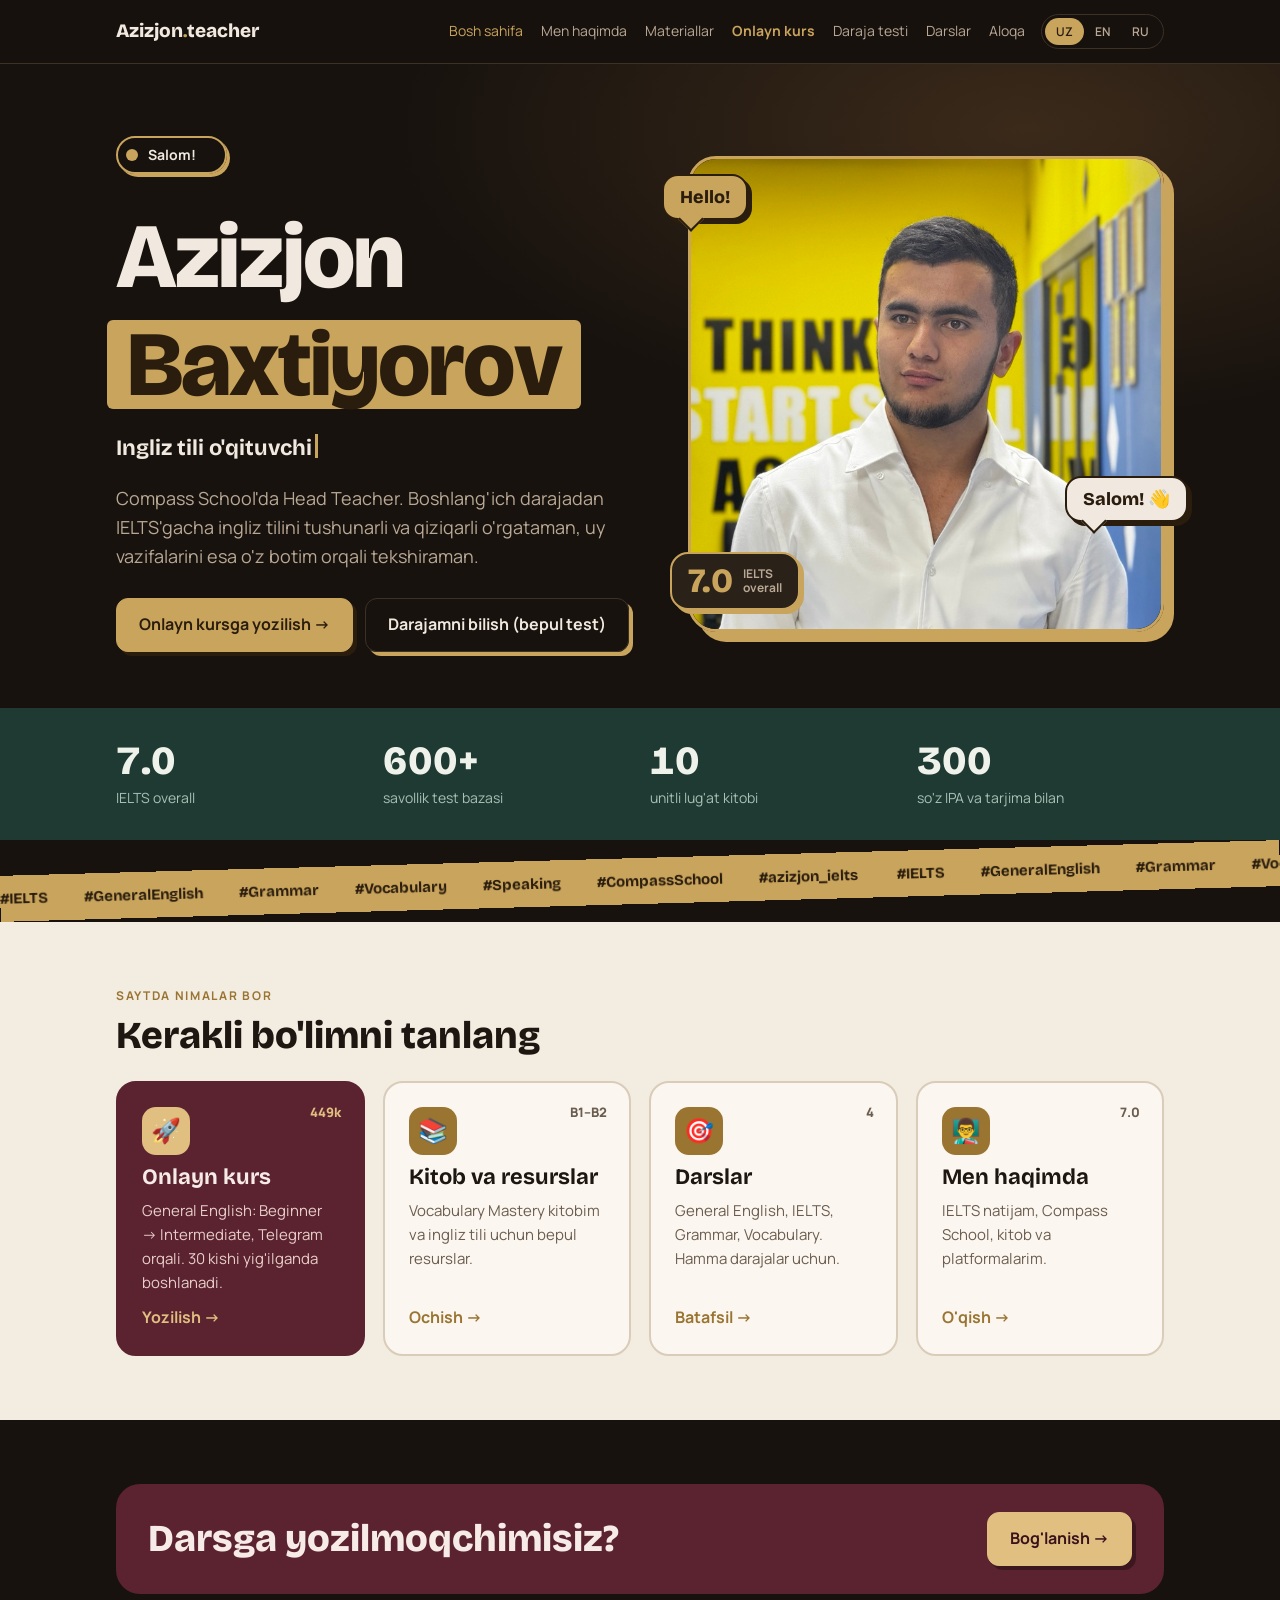
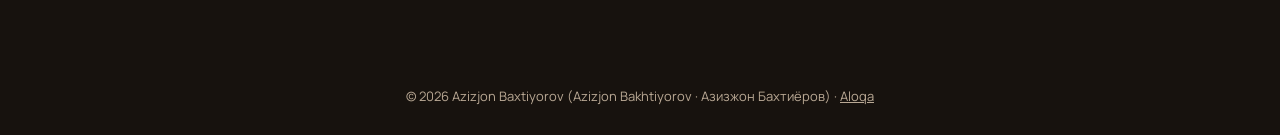
==== commit 44beb185: "Add Cloudflare Web Analytics Co-Authored-By: Claude Opus 5.5 <noreply@anthropic.com>" ====
--- a/index.html
+++ b/index.html
@@ -85,5 +85,6 @@
 </div></div></section>
 <footer>© 2026 Azizjon Baxtiyorov (Azizjon Bakhtiyorov · Азизжон Бахтиёров) · <a href="contact.html">Aloqa</a></footer>
 <script src="site.js?v=9"></script>
+<script defer src="https://static.cloudflareinsights.com/beacon.min.js" data-cf-beacon='{"token": "0cc70d7316fb46289d7ab7a6349b8a6a"}'></script>
 </body>
 </html>
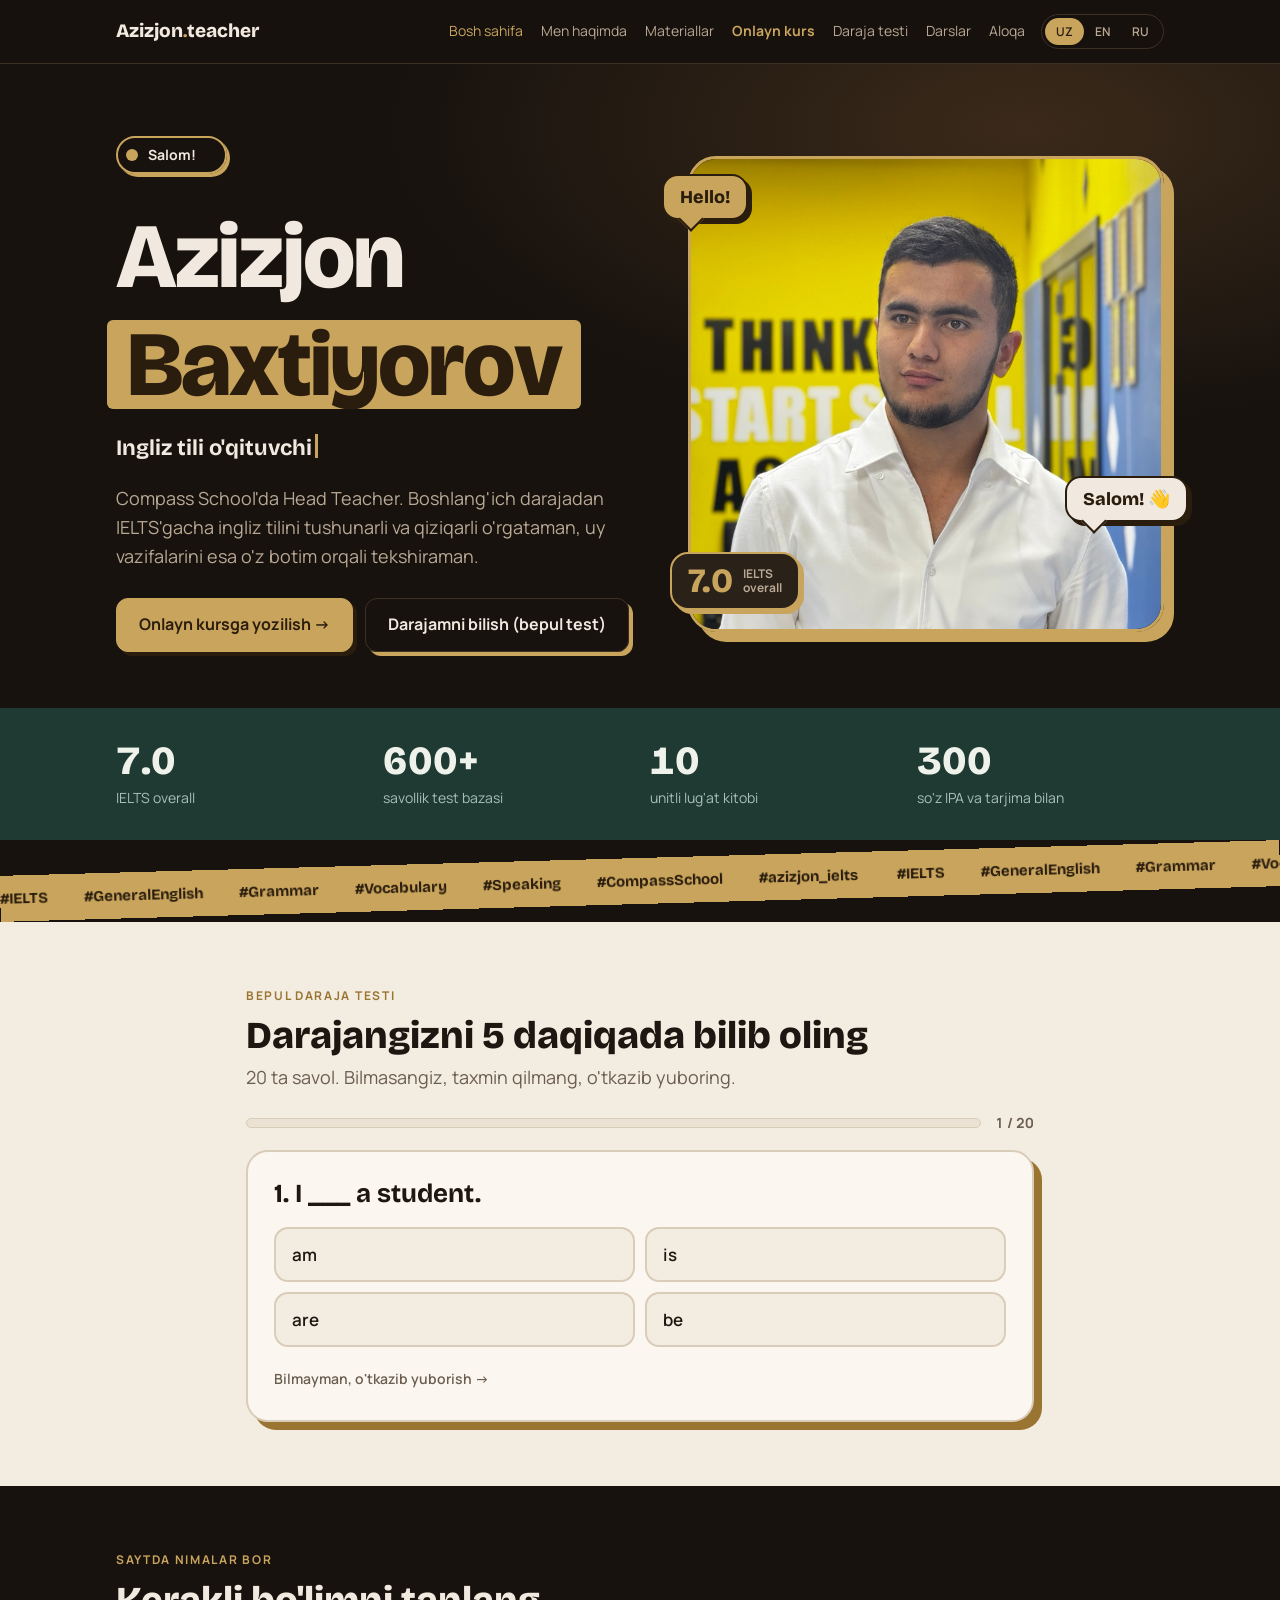
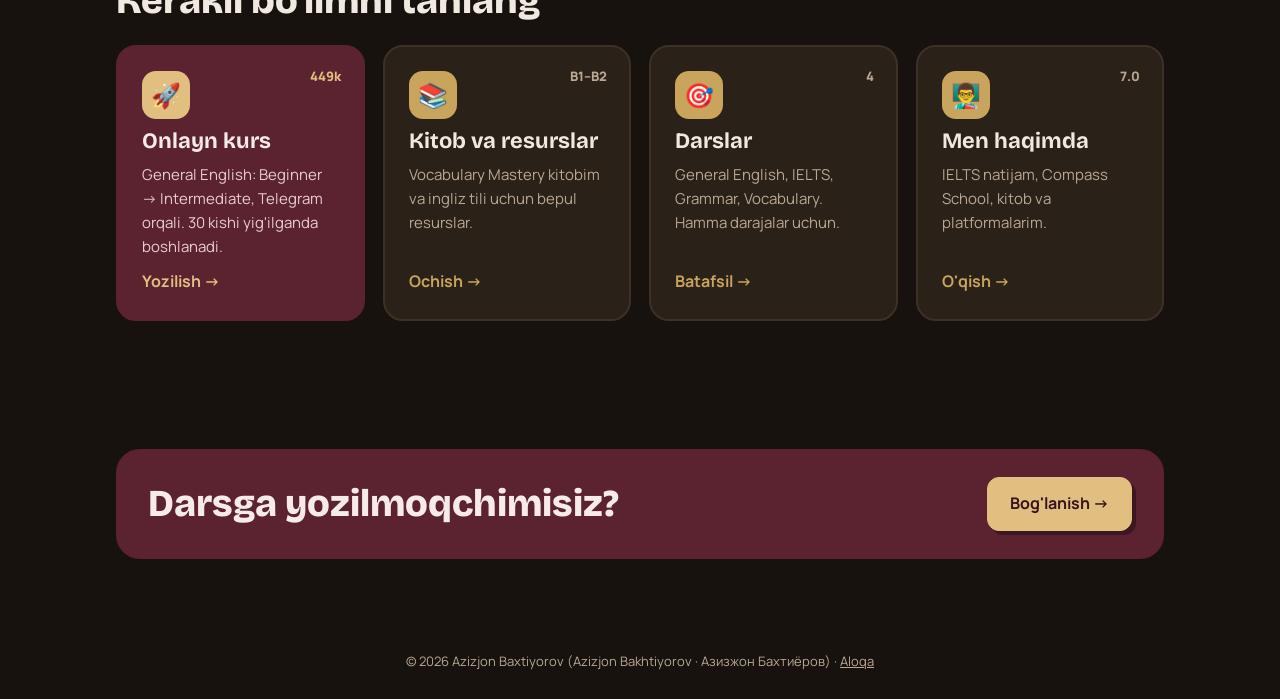
==== commit 3c3086ce: "Level test on the home page; course ad with level on the result Co-Authored-By: Claude Opus 5.5 <nor" ====
--- a/index.html
+++ b/index.html
@@ -14,7 +14,7 @@
 <meta name="description" content="Azizjon Baxtiyorov — ingliz tili va IELTS o'qituvchisi (IELTS 7.0), Compass School Head Teacher. Bepul materiallar, darslar va aloqa.">
 <link rel="preconnect" href="https://fonts.googleapis.com">
 <link rel="stylesheet" href="https://fonts.googleapis.com/css2?family=Bricolage+Grotesque:opsz,wght@12..96,500;12..96,700;12..96,800&family=Manrope:wght@400;500;600;700&display=swap">
-<link rel="stylesheet" href="style.css?v=10">
+<link rel="stylesheet" href="style.css?v=11">
 
 </head>
 <body>
@@ -46,7 +46,7 @@
     <p class="lead" data-uz="Compass School'da Head Teacher. Boshlang'ich darajadan IELTS'gacha ingliz tilini tushunarli va qiziqarli o'rgataman, uy vazifalarini esa o'z botim orqali tekshiraman." data-en="Head Teacher at Compass School. I teach English from beginner level to IELTS in a clear, engaging way, and check homework through my own Telegram bot." data-ru="Head Teacher в Compass School. Преподаю английский от начального уровня до IELTS понятно и интересно, а домашние задания проверяю через свой Telegram-бот.">Compass School'da Head Teacher. Boshlang'ich darajadan IELTS'gacha ingliz tilini tushunarli va qiziqarli o'rgataman, uy vazifalarini esa o'z botim orqali tekshiraman.</p>
     <div class="ctas">
       <a class="btn primary" href="course.html" data-uz="Onlayn kursga yozilish →" data-en="Join the online course →" data-ru="Записаться на онлайн-курс →">Onlayn kursga yozilish →</a>
-      <a class="btn" href="level-test.html" data-uz="Darajamni bilish (bepul test)" data-en="Check my level (free test)" data-ru="Узнать свой уровень (тест)">Darajamni bilish (bepul test)</a>
+      <a class="btn" href="#test" data-uz="Darajamni bilish (bepul test)" data-en="Check my level (free test)" data-ru="Узнать свой уровень (тест)">Darajamni bilish (bepul test)</a>
     </div>
   </div>
   <figure class="photo">
@@ -69,7 +69,13 @@
   <span>#IELTS</span><span>#GeneralEnglish</span><span>#Grammar</span><span>#Vocabulary</span><span>#Speaking</span><span>#CompassSchool</span><span>#azizjon_ielts</span>
 </div></div>
 
-<section class="t-ivory"><div class="wrap">
+<section id="test" class="t-ivory"><div class="wrap" style="max-width:820px">
+  <div class="eyebrow" data-uz="Bepul daraja testi" data-en="Free level test" data-ru="Бесплатный тест уровня">Bepul daraja testi</div>
+  <h2 style="margin:10px 0 6px" data-uz="Darajangizni 5 daqiqada bilib oling" data-en="Find your level in 5 minutes" data-ru="Узнайте свой уровень за 5 минут">Darajangizni 5 daqiqada bilib oling</h2>
+  <p class="lead" style="margin:0 0 22px" data-uz="20 ta savol. Bilmasangiz, taxmin qilmang, o'tkazib yuboring." data-en="20 questions. If you don't know, skip instead of guessing." data-ru="20 вопросов. Если не знаете — пропустите, не угадывайте.">20 ta savol. Bilmasangiz, taxmin qilmang, o'tkazib yuboring.</p>
+  <div id="lt-root"></div>
+</div></section>
+<section><div class="wrap">
   <div class="eyebrow" data-uz="Saytda nimalar bor" data-en="What's here" data-ru="Что есть на сайте">Saytda nimalar bor</div>
   <h2 style="margin:10px 0 24px" data-uz="Kerakli bo'limni tanlang" data-en="Pick a section" data-ru="Выберите раздел">Kerakli bo'limni tanlang</h2>
   <div class="hub">
@@ -85,6 +91,7 @@
 </div></div></section>
 <footer>© 2026 Azizjon Baxtiyorov (Azizjon Bakhtiyorov · Азизжон Бахтиёров) · <a href="contact.html">Aloqa</a></footer>
 <script src="site.js?v=9"></script>
+<script src="lt.js?v=1"></script>
 <script defer src="https://static.cloudflareinsights.com/beacon.min.js" data-cf-beacon='{"token": "0cc70d7316fb46289d7ab7a6349b8a6a"}'></script>
 </body>
 </html>
--- a/style.css
+++ b/style.css
@@ -292,3 +292,17 @@
 .lt-level b{font:800 clamp(56px,10vw,84px)/1 var(--display);color:var(--gold)}
 .lt-level span{font:800 clamp(22px,3.5vw,30px) var(--display)}
 .lt-score{font-weight:700;margin:10px 0 0}
+
+.lt-ad{margin-top:22px;border-radius:18px;padding:22px;background:#5b2230;color:#f6ebe6}
+.lt-tag{display:inline-block;background:#e0bf80;color:#3a121c;font:800 12px var(--body);letter-spacing:.06em;text-transform:uppercase;border-radius:999px;padding:4px 10px}
+.lt-ad h3{font-size:clamp(22px,3vw,28px);margin-top:12px;color:#f6ebe6}
+.lt-ad-p{color:#e8cfc9;margin:4px 0 0}
+.lt-ad-start{margin:12px 0 0;font-size:17px}.lt-ad-start b{color:#e0bf80}
+.lt-ad-facts{display:grid;grid-template-columns:1fr 1fr;gap:10px;margin-top:14px}
+.lt-ad-facts div{background:#ffffff14;border-radius:12px;padding:12px}
+.lt-ad-facts b{display:block;font:800 24px var(--display);color:#e0bf80}
+.lt-ad-facts span{font-size:13px;color:#e8cfc9}
+.lt-ad-note{font-size:14px;color:#e8cfc9;margin:12px 0 0}
+.lt-ad .btn{border-color:#e0bf80;color:#f6ebe6;box-shadow:4px 4px 0 #00000055}
+.lt-ad .btn.primary{background:#e0bf80;color:#3a121c}
+.lt-ad .btn.lt-again{background:none;cursor:pointer;font:700 15px var(--body)}
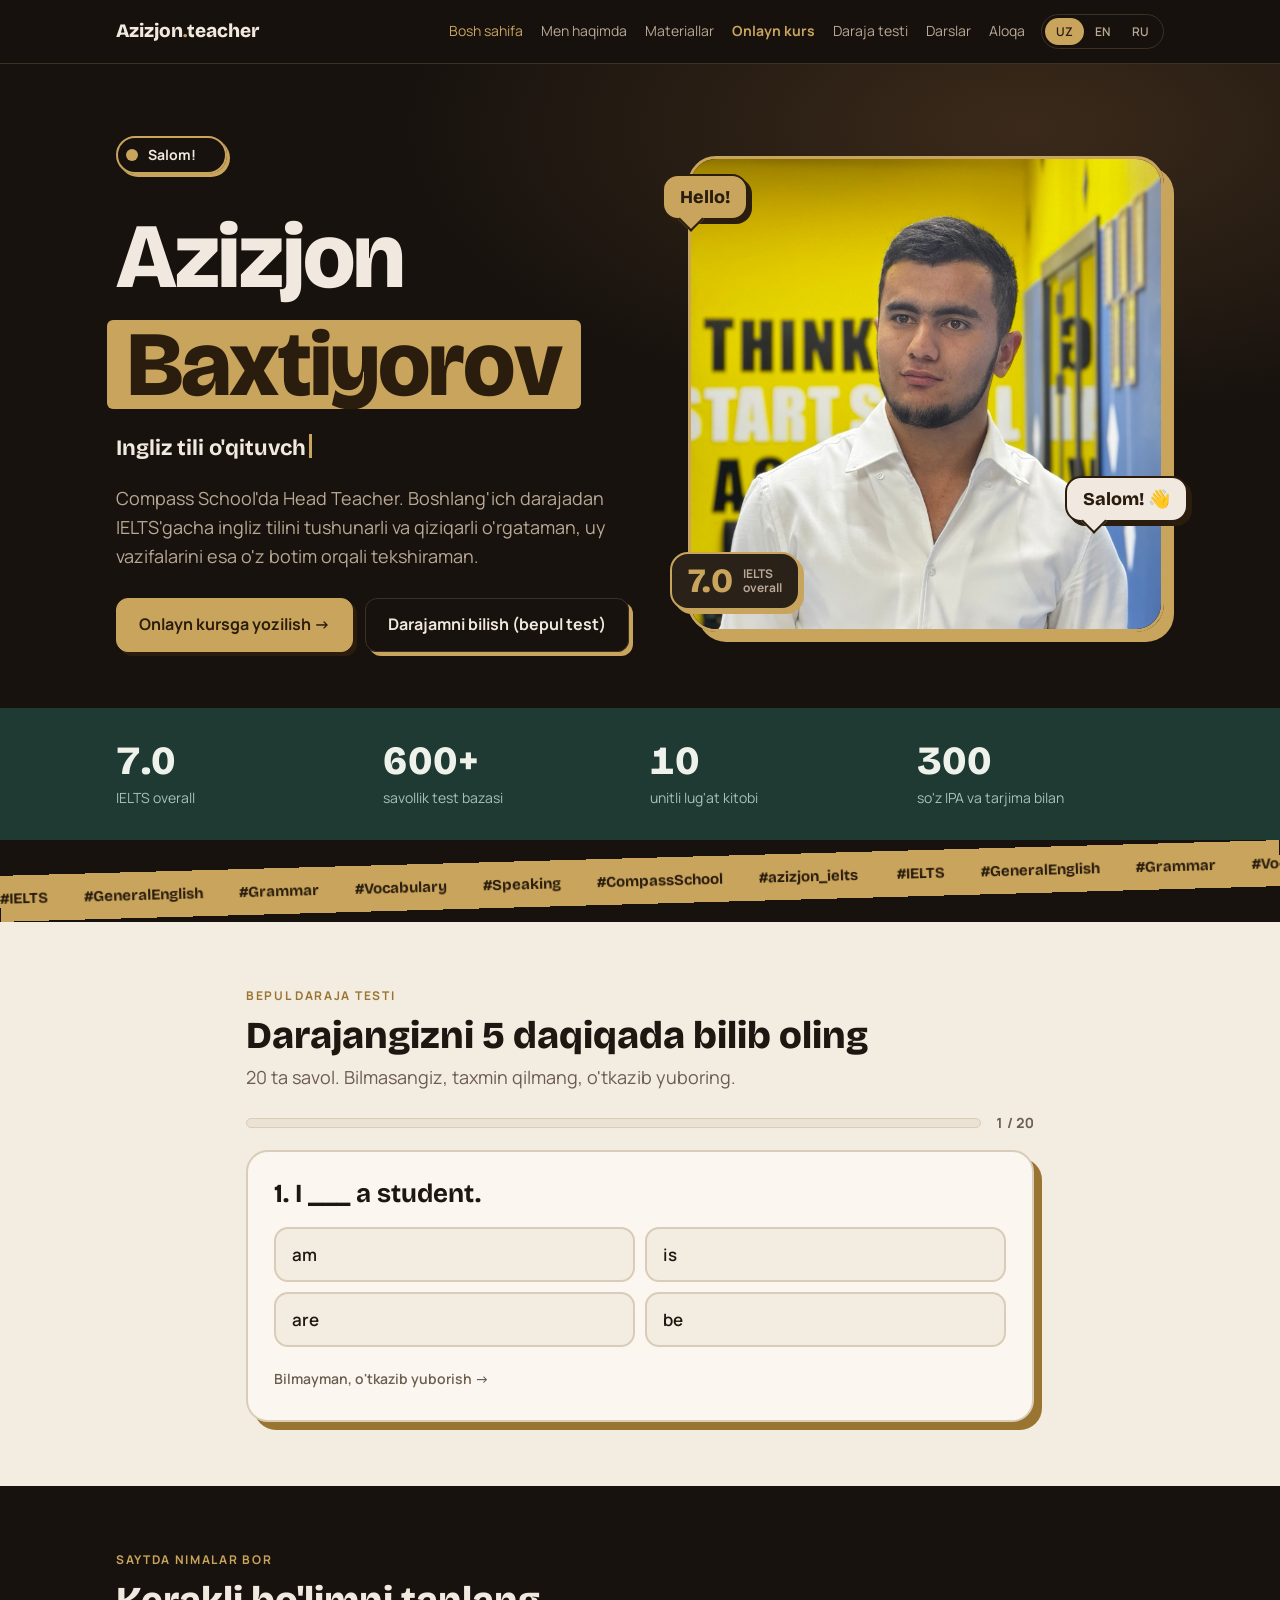
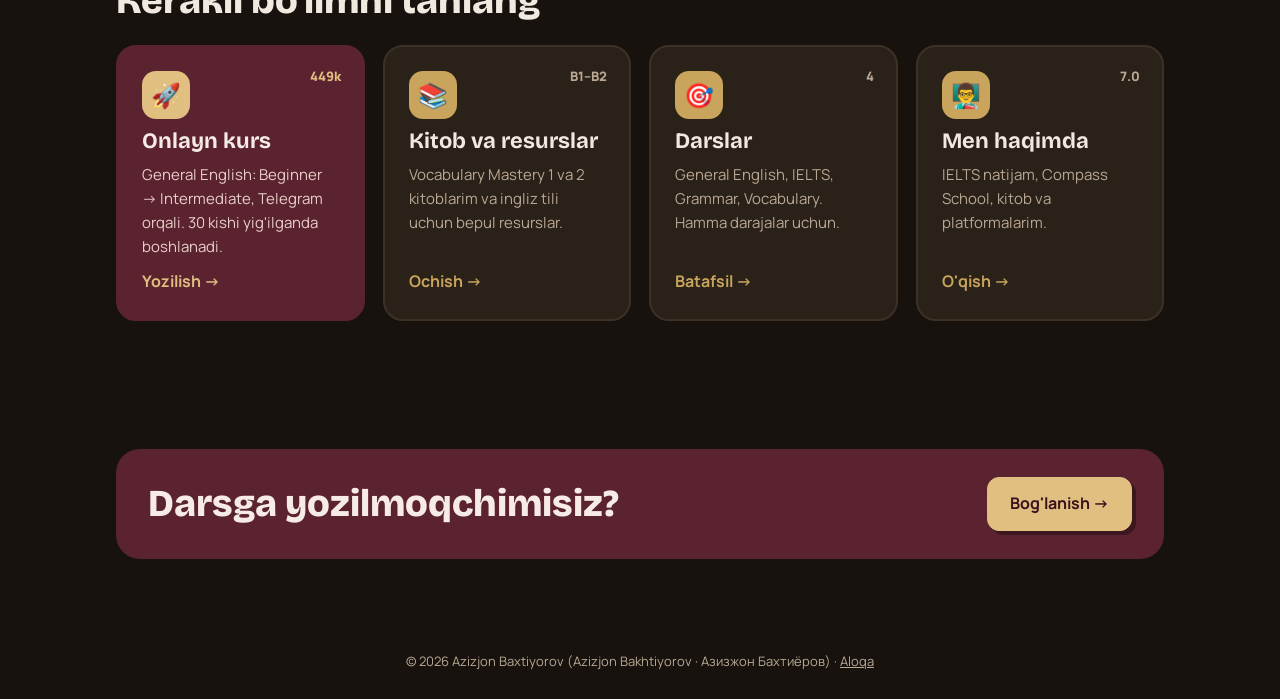
==== commit 374fca38: "Add Vocabulary Mastery Book 2 Co-Authored-By: Claude Opus 5.5 <noreply@anthropic.com>" ====
--- a/index.html
+++ b/index.html
@@ -80,7 +80,7 @@
   <h2 style="margin:10px 0 24px" data-uz="Kerakli bo'limni tanlang" data-en="Pick a section" data-ru="Выберите раздел">Kerakli bo'limni tanlang</h2>
   <div class="hub">
     <a class="hcard hfeat" href="course.html"><span class="num">449k</span><span class="ic">🚀</span><h3 data-uz="Onlayn kurs" data-en="Online course" data-ru="Онлайн-курс">Onlayn kurs</h3><p data-uz="General English: Beginner → Intermediate, Telegram orqali. 30 kishi yig'ilganda boshlanadi." data-en="General English: Beginner → Intermediate on Telegram. Starts when 30 join." data-ru="General English: Beginner → Intermediate в Telegram. Старт, когда наберётся 30 человек.">General English: Beginner → Intermediate, Telegram orqali. 30 kishi yig'ilganda boshlanadi.</p><span class="go" data-uz="Yozilish →" data-en="Join →" data-ru="Записаться →">Yozilish →</span></a>
-    <a class="hcard" href="materials.html"><span class="num">B1–B2</span><span class="ic">📚</span><h3 data-uz="Kitob va resurslar" data-en="Book and resources" data-ru="Книга и ресурсы">Kitob va resurslar</h3><p data-uz="Vocabulary Mastery kitobim va ingliz tili uchun bepul resurslar." data-en="My Vocabulary Mastery book and free English resources." data-ru="Моя книга Vocabulary Mastery и бесплатные ресурсы по английскому.">Vocabulary Mastery kitobim va ingliz tili uchun bepul resurslar.</p><span class="go" data-uz="Ochish →" data-en="Open →" data-ru="Открыть →">Ochish →</span></a>
+    <a class="hcard" href="materials.html"><span class="num">B1–B2</span><span class="ic">📚</span><h3 data-uz="Kitob va resurslar" data-en="Book and resources" data-ru="Книга и ресурсы">Kitob va resurslar</h3><p data-uz="Vocabulary Mastery 1 va 2 kitoblarim va ingliz tili uchun bepul resurslar." data-en="My Vocabulary Mastery book and free English resources." data-ru="Моя книга Vocabulary Mastery и бесплатные ресурсы по английскому.">Vocabulary Mastery 1 va 2 kitoblarim va ingliz tili uchun bepul resurslar.</p><span class="go" data-uz="Ochish →" data-en="Open →" data-ru="Открыть →">Ochish →</span></a>
     <a class="hcard" href="lessons.html"><span class="num">4</span><span class="ic">🎯</span><h3 data-uz="Darslar" data-en="Lessons" data-ru="Уроки">Darslar</h3><p data-uz="General English, IELTS, Grammar, Vocabulary. Hamma darajalar uchun." data-en="General English, IELTS, Grammar, Vocabulary. Every level." data-ru="General English, IELTS, грамматика, лексика. Все уровни.">General English, IELTS, Grammar, Vocabulary. Hamma darajalar uchun.</p><span class="go" data-uz="Batafsil →" data-en="Details →" data-ru="Подробнее →">Batafsil →</span></a>
     <a class="hcard" href="about.html"><span class="num">7.0</span><span class="ic">👨‍🏫</span><h3 data-uz="Men haqimda" data-en="About me" data-ru="Обо мне">Men haqimda</h3><p data-uz="IELTS natijam, Compass School, kitob va platformalarim." data-en="My IELTS score, Compass School, my book and platforms." data-ru="Мой балл IELTS, Compass School, моя книга и платформы.">IELTS natijam, Compass School, kitob va platformalarim.</p><span class="go" data-uz="O'qish →" data-en="Read →" data-ru="Читать →">O'qish →</span></a>
   </div>
@@ -91,7 +91,7 @@
 </div></div></section>
 <footer>© 2026 Azizjon Baxtiyorov (Azizjon Bakhtiyorov · Азизжон Бахтиёров) · <a href="contact.html">Aloqa</a></footer>
 <script src="site.js?v=9"></script>
-<script src="lt.js?v=1"></script>
+<script src="lt.js?v=2"></script>
 <script defer src="https://static.cloudflareinsights.com/beacon.min.js" data-cf-beacon='{"token": "0cc70d7316fb46289d7ab7a6349b8a6a"}'></script>
 </body>
 </html>
